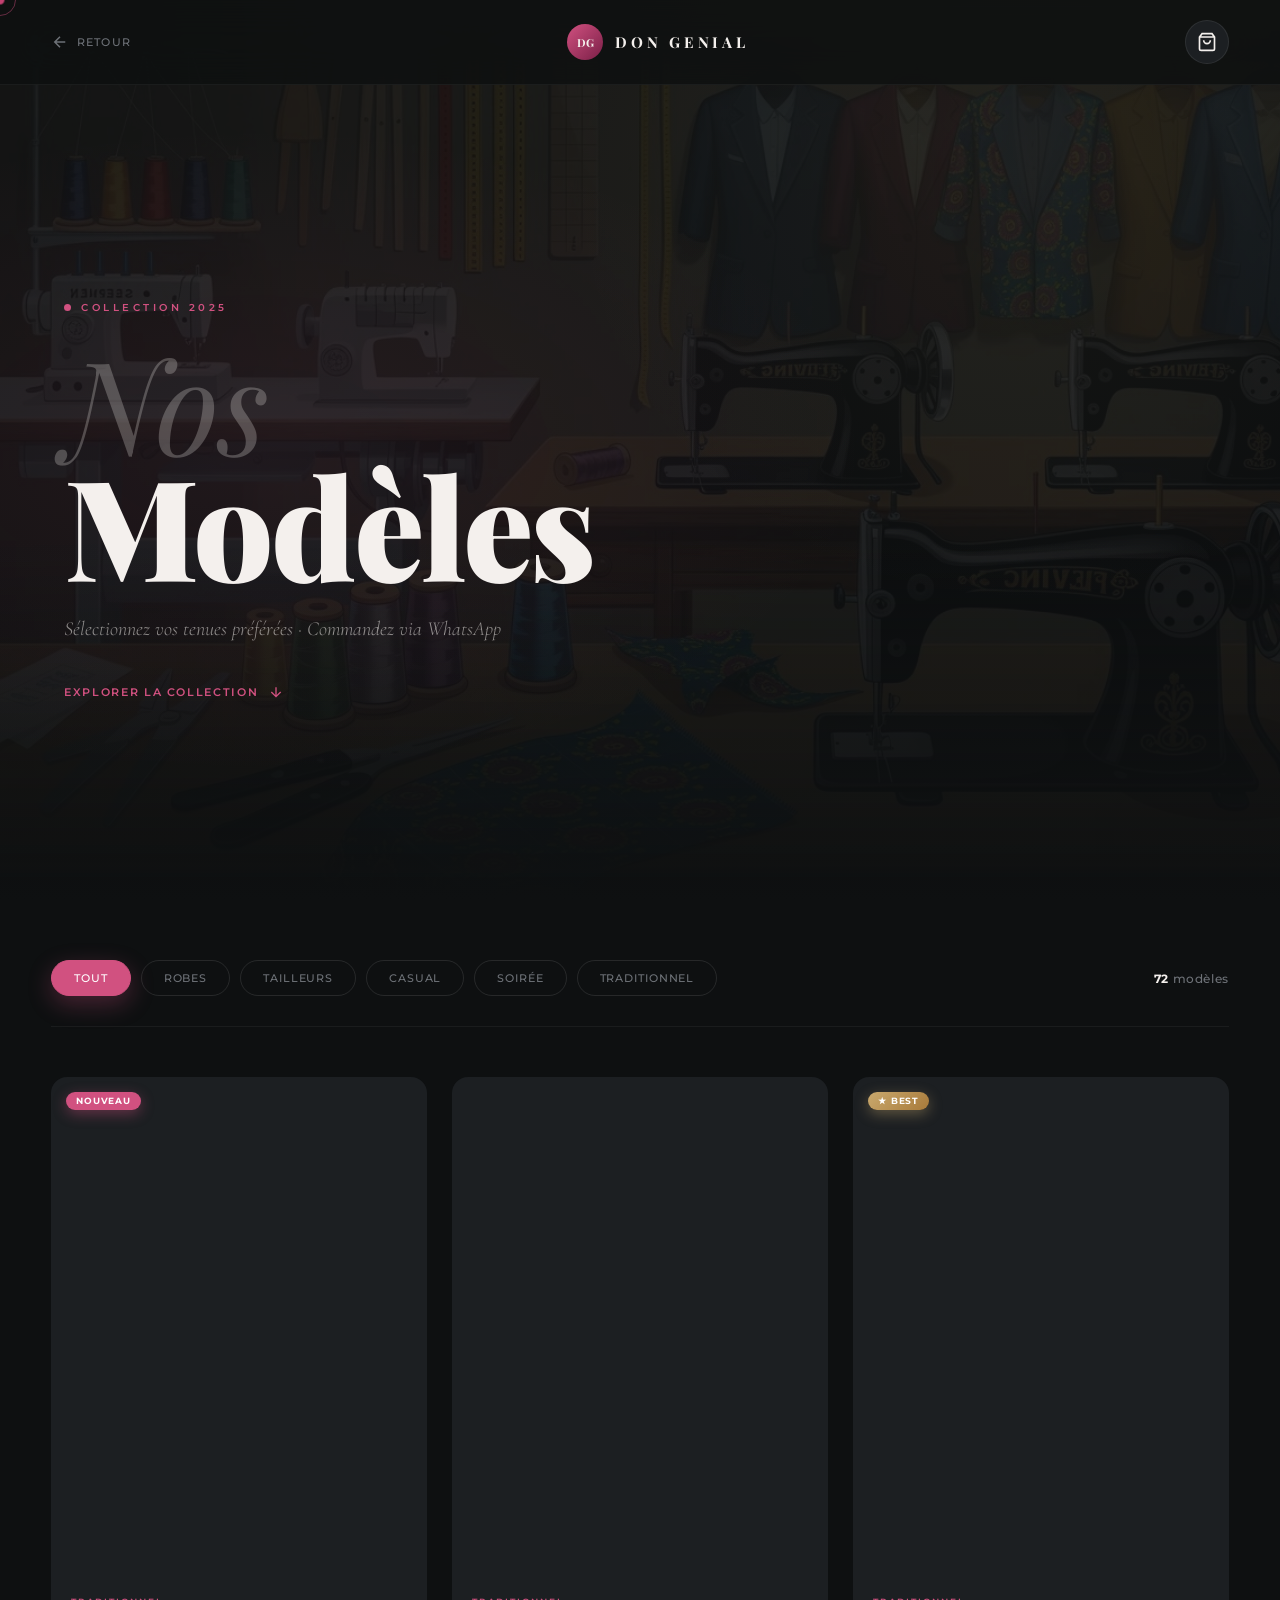
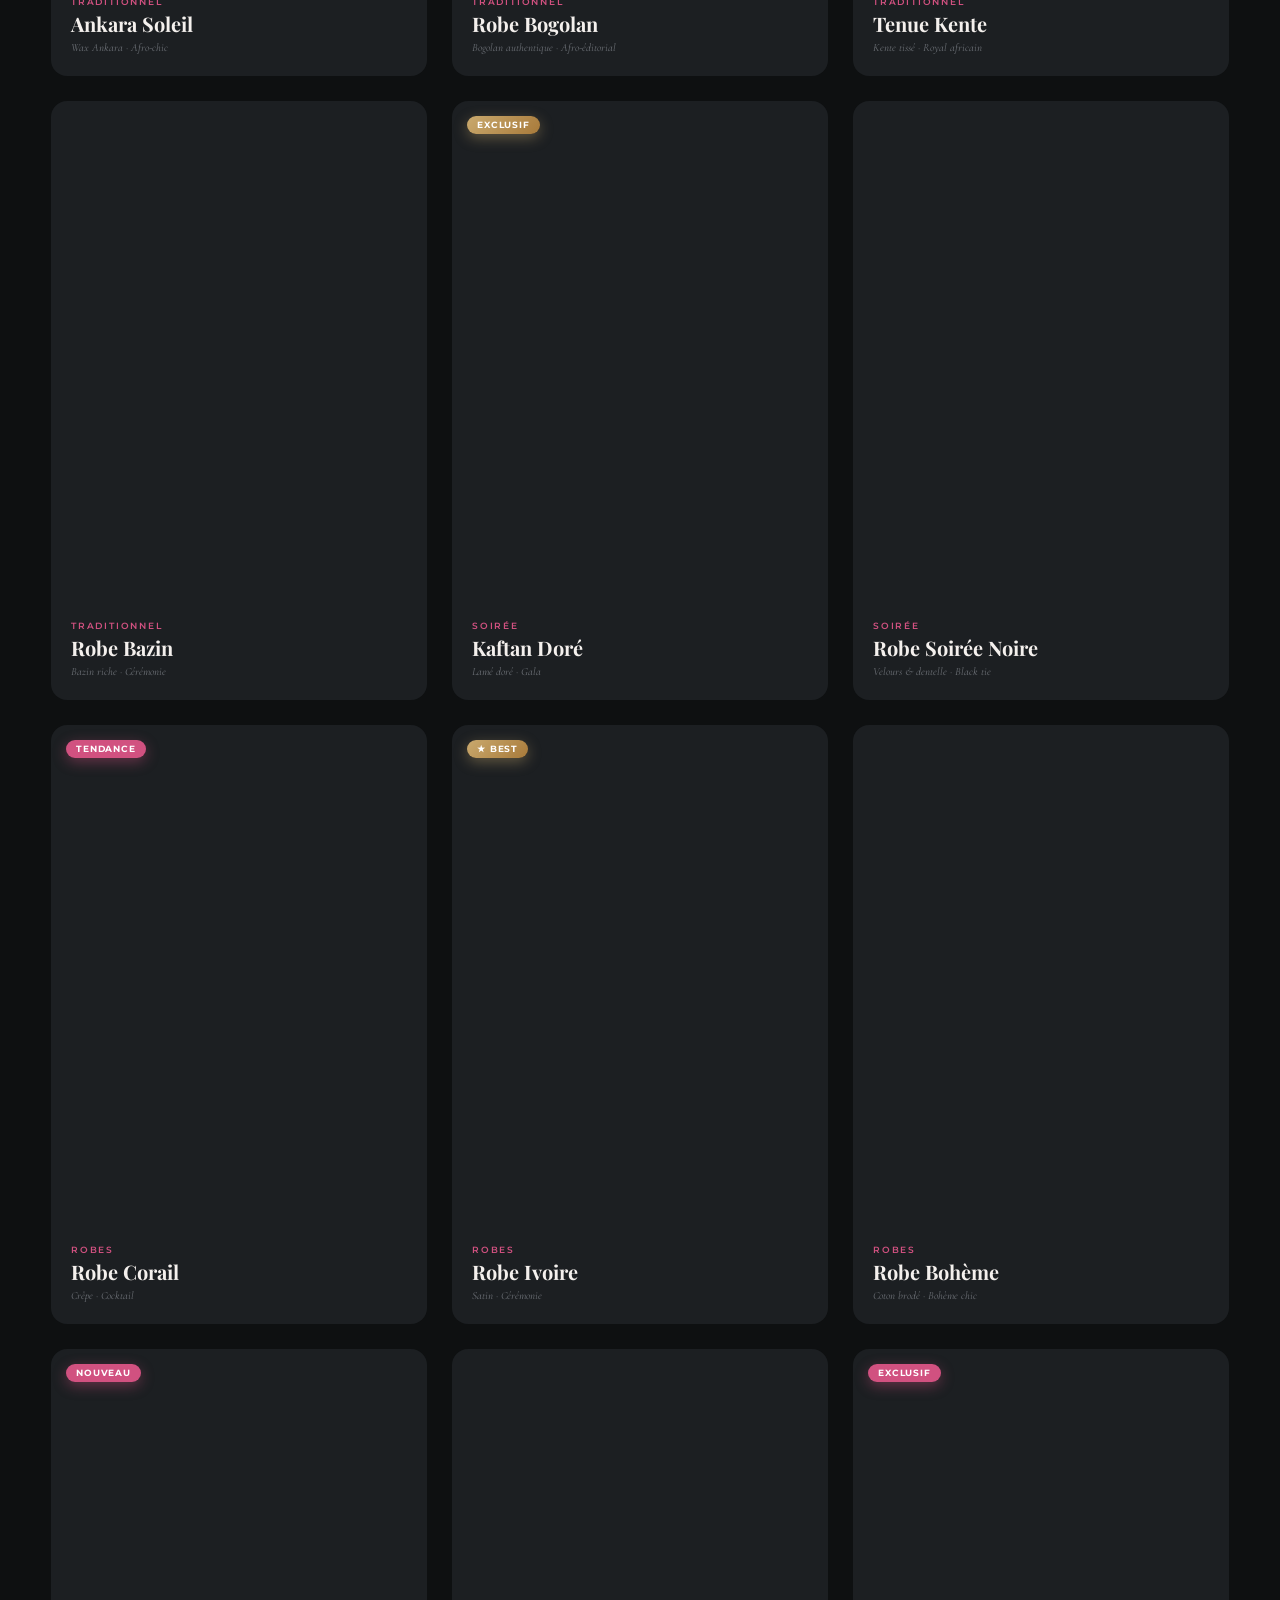
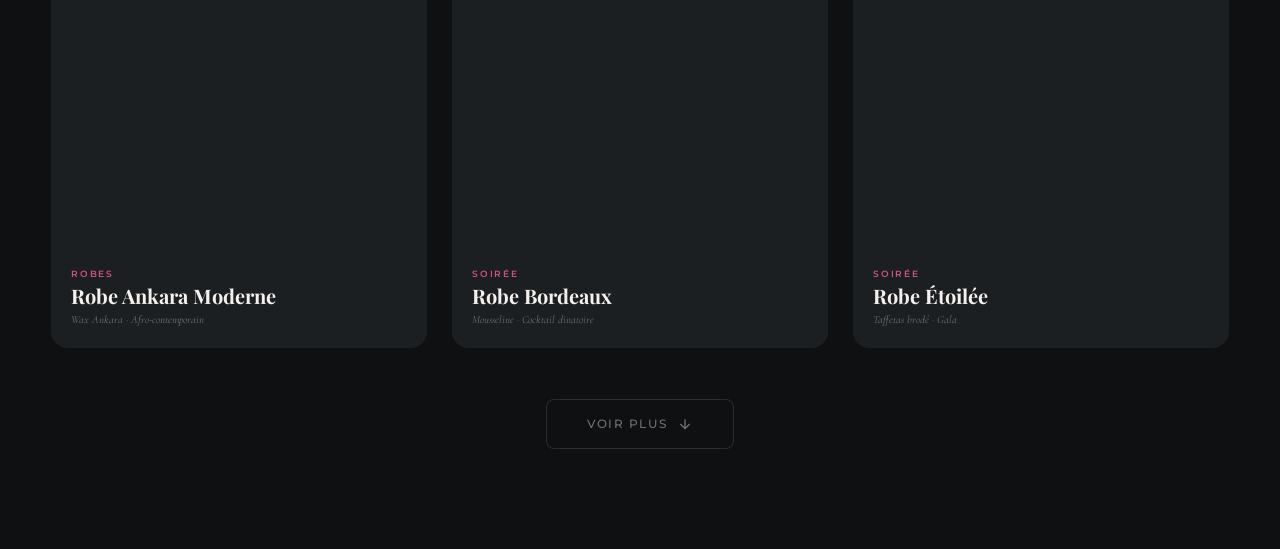
==== models.html @ b0fed1cd "first commit" ====
<!DOCTYPE html>
<html lang="fr">
<head>
  <meta charset="UTF-8"/>
  <meta name="viewport" content="width=device-width, initial-scale=1.0"/>
  <title>Modèles — The Beauty</title>
  <link rel="preconnect" href="https://fonts.googleapis.com">
  <link href="https://fonts.googleapis.com/css2?family=Playfair+Display:ital,wght@0,400;0,700;0,900;1,400&family=Montserrat:wght@200;300;400;500;600;700&family=Cormorant+Garamond:ital,wght@0,300;0,400;1,300&display=swap" rel="stylesheet">
  <link rel="stylesheet" href="css/models.css"/>
</head>
<body>

<!-- CURSOR -->
<div class="cursor" id="cursor"></div>
<div class="cursor-follower" id="cursorFollower"></div>

<!-- NAVBAR -->
<nav class="navbar" id="navbar">
  <a href="index.html" class="nav-back">
    <svg width="18" height="18" viewBox="0 0 24 24" fill="none" stroke="currentColor" stroke-width="2"><path d="M19 12H5M12 19l-7-7 7-7"/></svg>
    <span>Retour</span>
  </a>
  <div class="nav-logo">
    <div class="logo-circle"><span>DG</span></div>
    <span class="logo-text">DON GENIAL</span>
  </div>
  <button class="cart-btn" id="cartBtn">
    <svg width="20" height="20" viewBox="0 0 24 24" fill="none" stroke="currentColor" stroke-width="2"><path d="M6 2L3 6v14a2 2 0 002 2h14a2 2 0 002-2V6l-3-4zM3 6h18M16 10a4 4 0 01-8 0"/></svg>
    <span class="cart-count" id="cartCount">0</span>
  </button>
</nav>

<!-- HERO LOOKBOOK -->
<section class="lookbook-hero" style="">
  <div class="lh-bg">
    <div class="lh-grain"></div>
    <div class="lh-gradient"></div>
  </div>
  <div class="lh-content">
    <span class="lh-label">
      <span class="lh-dot"></span>
      COLLECTION 2025
    </span>
    <h1 class="lh-title">
      <span class="lh-t1">Nos</span>
      <span class="lh-t2">Modèles</span>
    </h1>
    <p class="lh-sub">Sélectionnez vos tenues préférées · Commandez via WhatsApp</p>
    <a href="#galerie" class="lh-scroll-cta">
      <span>Explorer la collection</span>
      <svg width="16" height="16" viewBox="0 0 24 24" fill="none" stroke="currentColor" stroke-width="2"><path d="M12 5v14M5 12l7 7 7-7"/></svg>
    </a>
  </div>
  <!-- Cinematic floating cards preview -->
  <div class="lh-floaters">
    <div class="lh-float lh-float--1" data-id="1"></div>
    <div class="lh-float lh-float--2" data-id="7"></div>
    <div class="lh-float lh-float--3" data-id="13"></div>
  </div>
</section>

<!-- FILTERS + GALLERY -->
<section class="galerie" id="galerie">
  <div class="galerie-header">
    <div class="filters" id="filters">
      <button class="filter-btn active" data-filter="all">Tout</button>
      <button class="filter-btn" data-filter="robe">Robes</button>
      <button class="filter-btn" data-filter="tailleur">Tailleurs</button>
      <button class="filter-btn" data-filter="casual">Casual</button>
      <button class="filter-btn" data-filter="soiree">Soirée</button>
      <button class="filter-btn" data-filter="traditionnel">Traditionnel</button>
    </div>
    <div class="galerie-count">
      <span id="visibleCount">42</span> modèles
    </div>
  </div>

  <div class="models-grid" id="modelsGrid">
    <!-- injected by JS -->
  </div>

  <div class="load-more-wrap">
    <button class="load-more-btn" id="loadMoreBtn">
      <span>Voir plus</span>
      <svg width="16" height="16" viewBox="0 0 24 24" fill="none" stroke="currentColor" stroke-width="2"><path d="M12 5v14M5 12l7 7 7-7"/></svg>
    </button>
  </div>
</section>

<!-- CART SIDEBAR -->
<div class="cart-overlay" id="cartOverlay"></div>
<aside class="cart-sidebar" id="cartSidebar">
  <div class="cart-header">
    <div>
      <h3 class="cart-title">Mon Panier</h3>
      <p class="cart-subtitle" id="cartSubtitle">0 modèle sélectionné</p>
    </div>
    <button class="cart-close-btn" id="cartClose">
      <svg width="20" height="20" viewBox="0 0 24 24" fill="none" stroke="currentColor" stroke-width="2"><path d="M18 6L6 18M6 6l12 12"/></svg>
    </button>
  </div>
  <div class="cart-items" id="cartItems">
    <div class="cart-empty" id="cartEmpty">
      <div class="cart-empty-icon">
        <svg width="40" height="40" viewBox="0 0 24 24" fill="none" stroke="currentColor" stroke-width="1.5"><path d="M6 2L3 6v14a2 2 0 002 2h14a2 2 0 002-2V6l-3-4zM3 6h18M16 10a4 4 0 01-8 0"/></svg>
      </div>
      <p>Votre panier est vide</p>
      <span>Ajoutez des modèles pour commander</span>
    </div>
  </div>
  <div class="cart-footer" id="cartFooter" style="display:none">
    <div class="cart-total">
      <span>Total sélectionné</span>
      <span id="cartTotalCount">0 modèles</span>
    </div>
    <button class="cart-order-btn" id="orderBtn">
      <svg width="20" height="20" viewBox="0 0 24 24" fill="none" stroke="currentColor" stroke-width="2"><path d="M22 16.92v3a2 2 0 01-2.18 2 19.79 19.79 0 01-8.63-3.07A19.5 19.5 0 013.07 9.82a19.79 19.79 0 01-3.07-8.67A2 2 0 012 1h3a2 2 0 012 1.72c.127.96.361 1.903.7 2.81a2 2 0 01-.45 2.11L6.09 8.91a16 16 0 006 6l1.27-1.27a2 2 0 012.11-.45c.907.339 1.85.573 2.81.7A2 2 0 0122 16.92z"/></svg>
      Commander via WhatsApp
    </button>
    <p class="cart-order-note">Vous serez redirigé(e) vers WhatsApp avec votre sélection</p>
  </div>
</aside>

<!-- MODEL LIGHTBOX -->
<div class="lightbox-overlay" id="lightboxOverlay">
  <button class="lb-close" id="lbClose">
    <svg width="24" height="24" viewBox="0 0 24 24" fill="none" stroke="currentColor" stroke-width="2"><path d="M18 6L6 18M6 6l12 12"/></svg>
  </button>
  <button class="lb-prev" id="lbPrev">
    <svg width="24" height="24" viewBox="0 0 24 24" fill="none" stroke="currentColor" stroke-width="2"><path d="M15 18l-6-6 6-6"/></svg>
  </button>
  <button class="lb-next" id="lbNext">
    <svg width="24" height="24" viewBox="0 0 24 24" fill="none" stroke="currentColor" stroke-width="2"><path d="M9 18l6-6-6-6"/></svg>
  </button>
  <div class="lb-content">
    <div class="lb-img-wrap">
      <div class="lb-img" id="lbImg"></div>
    </div>
    <div class="lb-info">
      <span class="lb-tag" id="lbTag"></span>
      <h2 class="lb-title" id="lbTitle"></h2>
      <p class="lb-desc" id="lbDesc"></p>
      <div class="lb-meta">
        <div class="lb-meta-item">
          <span class="lb-meta-label">Matière</span>
          <span class="lb-meta-val" id="lbMat"></span>
        </div>
        <div class="lb-meta-item">
          <span class="lb-meta-label">Style</span>
          <span class="lb-meta-val" id="lbStyle"></span>
        </div>
        <div class="lb-meta-item">
          <span class="lb-meta-label">Taille</span>
          <span class="lb-meta-val">S · M · L · XL</span>
        </div>
      </div>
      <button class="lb-add-btn" id="lbAddBtn">
        <svg width="18" height="18" viewBox="0 0 24 24" fill="none" stroke="currentColor" stroke-width="2"><path d="M12 5v14M5 12h14"/></svg>
        Ajouter au panier
      </button>
    </div>
  </div>
</div>

<!-- TOAST -->
<div class="toast" id="toast">
  <svg width="16" height="16" viewBox="0 0 24 24" fill="none" stroke="currentColor" stroke-width="2.5"><path d="M20 6L9 17l-5-5"/></svg>
  <span id="toastMsg">Modèle ajouté au panier</span>
</div>

<script src="js/models.js"></script>
</body>
</html>
---- css/models.css ----
/* ==============================
   THE BEAUTY — MODELS PAGE CSS
   Taste-Skill: Dark Luxury Editorial
   ============================== */

:root {
  --pink:      #D15180;
  --pink-lt:   #E9AFD5;
  --pink-dim:  rgba(209,81,128,0.12);
  --dark:      #0e1011;
  --dark-2:    #141618;
  --dark-3:    #1c1f22;
  --dark-4:    #242729;
  --white:     #f4f0ed;
  --white-dim: rgba(244,240,237,0.55);
  --grey:      #6e7278;
  --gold:      #c9a96e;
  --font-disp: 'Playfair Display', serif;
  --font-body: 'Montserrat', sans-serif;
  --font-acc:  'Cormorant Garamond', serif;
  --ease:      cubic-bezier(0.22, 1, 0.36, 1);
  --ease-back: cubic-bezier(0.34, 1.56, 0.64, 1);
}

*, *::before, *::after { margin:0; padding:0; box-sizing:border-box; text-decoration:none; }

html {
  font-size: 62.5%;
  scroll-behavior: smooth;
  overflow-x: hidden;
}
html::-webkit-scrollbar { width: 3px; }
html::-webkit-scrollbar-track { background: var(--dark); }
html::-webkit-scrollbar-thumb { background: var(--pink); border-radius: 10px; }

body {
  background: var(--dark);
  color: var(--white);
  font-family: var(--font-body);
  font-size: 1.6rem;
  cursor: none;
  overflow-x: hidden;
}

/* ======= CURSOR ======= */
.cursor {
  width: 9px; height: 9px;
  background: var(--pink);
  border-radius: 50%;
  position: fixed; top:0; left:0;
  pointer-events: none; z-index: 9999;
  transform: translate(-50%,-50%);
  transition: transform .1s, background .2s, width .2s, height .2s;
  mix-blend-mode: difference;
}
.cursor-follower {
  width: 32px; height: 32px;
  border: 1px solid rgba(209,81,128,.45);
  border-radius: 50%;
  position: fixed; top:0; left:0;
  pointer-events: none; z-index: 9998;
  transform: translate(-50%,-50%);
  transition: transform .18s var(--ease), width .25s, height .25s, border-color .2s;
}
.cursor.hover { width:14px; height:14px; background: rgba(209,81,128,.4); }
.cursor-follower.hover { width:52px; height:52px; border-color: rgba(209,81,128,.7); }

/* ======= NAVBAR ======= */
.navbar {
  position: fixed; top:0; left:0; right:0; z-index: 1000;
  display: flex; align-items: center; justify-content: space-between;
  padding: 2rem 4%;
  background: rgba(14,16,17,.82);
  backdrop-filter: blur(24px);
  border-bottom: 1px solid rgba(255,255,255,.05);
  transition: padding .3s var(--ease);
}
.navbar.scrolled { padding: 1.4rem 4%; }
.nav-back {
  display: flex; align-items: center; gap: .8rem;
  font-size: 1.1rem; font-weight: 500;
  letter-spacing: .1em; text-transform: uppercase;
  color: var(--grey);
  transition: color .25s, gap .25s;
}
.nav-back:hover { color: var(--white); gap: .4rem; }
.nav-logo { display: flex; align-items: center; gap: 1.2rem; }
.logo-circle {
  width: 3.6rem; height: 3.6rem;
  background: linear-gradient(135deg, var(--pink), #7a1f47);
  border-radius: 50%;
  display: flex; align-items: center; justify-content: center;
  font-family: var(--font-disp); font-size: 1.1rem; font-weight: 700;
}
.logo-text {
  font-family: var(--font-disp);
  font-size: 1.5rem; font-weight: 700; letter-spacing: .25em;
}
.cart-btn {
  position: relative;
  display: flex; align-items: center; justify-content: center;
  width: 4.4rem; height: 4.4rem;
  background: var(--dark-3);
  border: 1px solid rgba(255,255,255,.08);
  border-radius: 50%;
  color: var(--white); cursor: pointer;
  transition: all .3s var(--ease);
}
.cart-btn:hover { border-color: var(--pink); background: var(--pink-dim); }
.cart-count {
  position: absolute; top: -.4rem; right: -.4rem;
  width: 2rem; height: 2rem;
  background: var(--pink);
  border-radius: 50%;
  font-size: .9rem; font-weight: 700;
  display: flex; align-items: center; justify-content: center;
  transform: scale(0);
  transition: transform .3s var(--ease-back);
}
.cart-count.visible { transform: scale(1); }

/* ======= LOOKBOOK HERO ======= */
.lookbook-hero {
  min-height: 100vh;
  display: flex; align-items: center;
  position: relative; overflow: hidden;
  padding: 0 5%;
}
.lh-bg {
  position: absolute; inset: 0;
}
.lh-grain {
  position: absolute; inset: 0; z-index: 1; opacity: .09;
  /* background-image: url("data:image/svg+xml,%3Csvg viewBox='0 0 256 256' xmlns='http://www.w3.org/2000/svg'%3E%3Cfilter id='noise'%3E%3CfeTurbulence type='fractalNoise' baseFrequency='0.9' numOctaves='4' stitchTiles='stitch'/%3E%3C/filter%3E%3Crect width='100%25' height='100%25' filter='url(%23noise)' opacity='1'/%3E%3C/svg%3E"); */
  background-size: cover;
    background-image: url(../images/cover2.jpg);

}
.lh-gradient {
  position: absolute; inset: 0; z-index: 2;
  background:
    radial-gradient(ellipse 80% 60% at 20% 50%, rgba(209,81,128,.08) 0%, transparent 60%),
    radial-gradient(ellipse 60% 80% at 80% 20%, rgba(201,169,110,.05) 0%, transparent 60%),
    linear-gradient(to bottom, transparent 60%, var(--dark) 100%);
}
.lh-content {
  position: relative; z-index: 10;
  max-width: 65rem;
  padding-top: 10rem;
}
.lh-label {
  display: flex; align-items: center; gap: 1rem;
  font-size: 1rem; font-weight: 600; letter-spacing: .35em;
  color: var(--pink); text-transform: uppercase;
  margin-bottom: 3rem;
  animation: fadeUp .8s var(--ease) .2s both;
}
.lh-dot {
  width: 7px; height: 7px; background: var(--pink);
  border-radius: 50%;
  animation: blink 2.5s ease-in-out infinite;
}
@keyframes blink {
  0%,100% { box-shadow: 0 0 0 0 rgba(209,81,128,.6); }
  50%      { box-shadow: 0 0 0 7px rgba(209,81,128,0); }
}
.lh-title {
  font-family: var(--font-disp);
  line-height: .9;
  margin-bottom: 3rem;
}
.lh-t1 {
  display: block;
  font-size: clamp(6rem, 11vw, 13rem);
  font-weight: 300; font-style: italic;
  color: rgba(244,240,237,.25);
  animation: fadeUp .8s var(--ease) .35s both;
}
.lh-t2 {
  display: block;
  font-size: clamp(6.5rem, 12vw, 14rem);
  font-weight: 900;
  color: var(--white);
  animation: fadeUp .8s var(--ease) .5s both;
  letter-spacing: -.02em;
}
.lh-sub {
  font-family: var(--font-acc);
  font-size: clamp(1.6rem,2vw,2rem);
  font-weight: 300; font-style: italic;
  color: var(--white-dim);
  margin-bottom: 4rem;
  animation: fadeUp .8s var(--ease) .65s both;
}
.lh-scroll-cta {
  display: inline-flex; align-items: center; gap: 1rem;
  font-size: 1.1rem; font-weight: 600; letter-spacing: .15em;
  text-transform: uppercase; color: var(--pink);
  animation: fadeUp .8s var(--ease) .8s both;
  transition: gap .3s;
}
.lh-scroll-cta:hover { gap: 1.6rem; }
.lh-floaters {
  position: absolute; right: 5%; top: 50%;
  transform: translateY(-50%);
  display: flex; flex-direction: column;
  gap: 2rem; z-index: 10;
}
.lh-float {
  width: 16rem; height: 20rem;
  border-radius: 1.5rem;
  overflow: hidden;
  animation: floatCard 6s ease-in-out infinite;
}
.lh-float--2 { animation-delay: -2s; }
.lh-float--3 { animation-delay: -4s; }
@keyframes floatCard {
  0%,100% { transform: translateY(0); }
  50%      { transform: translateY(-12px); }
}
@keyframes fadeUp {
  from { opacity:0; transform: translateY(35px); }
  to   { opacity:1; transform: translateY(0); }
}

/* ======= GALERIE ======= */
.galerie { padding: 6rem 4% 10rem; }
.galerie-header {
  display: flex; align-items: center; justify-content: space-between;
  flex-wrap: wrap; gap: 2rem;
  margin-bottom: 5rem;
  padding-bottom: 3rem;
  border-bottom: 1px solid rgba(255,255,255,.05);
}
.filters { display: flex; gap: 1rem; flex-wrap: wrap; }
.filter-btn {
  padding: 1rem 2.2rem;
  background: transparent;
  border: 1px solid rgba(255,255,255,.1);
  border-radius: 10rem;
  font-family: var(--font-body);
  font-size: 1.1rem; font-weight: 500;
  letter-spacing: .08em; text-transform: uppercase;
  color: var(--grey); cursor: pointer;
  transition: all .3s var(--ease);
}
.filter-btn:hover { border-color: rgba(209,81,128,.5); color: var(--white); }
.filter-btn.active {
  background: var(--pink); border-color: var(--pink);
  color: #fff;
  box-shadow: 0 8px 25px rgba(209,81,128,.3);
}
.galerie-count {
  font-size: 1.2rem; color: var(--grey);
  font-weight: 500; letter-spacing: .05em;
}
.galerie-count span { color: var(--white); font-weight: 700; }

/* ======= MODELS GRID ======= */
.models-grid {
  display: grid;
  grid-template-columns: repeat(auto-fill, minmax(28rem, 1fr));
  gap: 2.5rem;
}

/* ======= MODEL CARD ======= */
.model-card {
  position: relative; overflow: hidden;
  border-radius: 1.6rem;
  background: var(--dark-3);
  cursor: pointer;
  transition: transform .45s var(--ease), box-shadow .45s var(--ease);
  animation: cardReveal .6s var(--ease) both;
}
.model-card:hover {
  transform: translateY(-8px) scale(1.01);
  box-shadow: 0 30px 70px rgba(0,0,0,.5), 0 0 0 1px rgba(209,81,128,.2);
}
@keyframes cardReveal {
  from { opacity:0; transform: translateY(30px) scale(.97); }
  to   { opacity:1; transform: translateY(0) scale(1); }
}
.mc-img {
  width: 100%;
  aspect-ratio: 3/4;
  background-size: cover; background-position: center top;
  transition: transform .7s var(--ease);
  position: relative;
}
.model-card:hover .mc-img { transform: scale(1.06); }

/* Gradient placeholder images using CSS art */
.mc-img-placeholder {
  width: 100%; height: 100%;
  display: flex; align-items: flex-end; padding: 2rem;
  position: relative; overflow: hidden;
}
.mc-img-placeholder::before {
  content: attr(data-num);
  position: absolute; top: 50%; left: 50%;
  transform: translate(-50%,-60%);
  font-family: var(--font-disp);
  font-size: 8rem; font-weight: 900;
  color: rgba(255,255,255,.05);
  letter-spacing: -.05em;
}
.mc-img-placeholder::after {
  content: '';
  position: absolute; inset: 0;
  background: url("data:image/svg+xml,%3Csvg xmlns='http://www.w3.org/2000/svg' width='60' height='60'%3E%3Ccircle cx='30' cy='30' r='28' fill='none' stroke='rgba(255,255,255,.03)' stroke-width='1'/%3E%3C/svg%3E") center/60px,
    repeating-linear-gradient(45deg, rgba(255,255,255,.015) 0, rgba(255,255,255,.015) 1px, transparent 1px, transparent 20px);
}
/* Unique gradient per card variant */
.mc-v1  { background: linear-gradient(155deg, #1a0d1a 0%, #3d1130 45%, #d15180 100%); }
.mc-v2  { background: linear-gradient(155deg, #0d1a1a 0%, #113d35 45%, #2dd4bf 100%); }
.mc-v3  { background: linear-gradient(155deg, #1a130d 0%, #3d2611 45%, #c9a96e 100%); }
.mc-v4  { background: linear-gradient(155deg, #0d0d1a 0%, #111130 45%, #6366f1 100%); }
.mc-v5  { background: linear-gradient(155deg, #1a1a0d 0%, #35380e 45%, #bef264 100%); }
.mc-v6  { background: linear-gradient(155deg, #1a0d14 0%, #380e22 45%, #f472b6 100%); }

.mc-overlay {
  position: absolute; inset: 0;
  background: linear-gradient(to top, rgba(14,16,17,.95) 0%, rgba(14,16,17,.4) 40%, transparent 70%);
  opacity: 0;
  transition: opacity .4s var(--ease);
}
.model-card:hover .mc-overlay { opacity: 1; }

.mc-actions {
  position: absolute; bottom: 2rem; left: 0; right: 0;
  display: flex; gap: 1rem; padding: 0 2rem;
  transform: translateY(10px);
  opacity: 0;
  transition: all .35s var(--ease);
}
.model-card:hover .mc-actions { transform: translateY(0); opacity: 1; }

.mc-add-btn {
  flex: 1;
  padding: 1.2rem;
  background: var(--pink);
  border: none; border-radius: .8rem;
  font-family: var(--font-body);
  font-size: 1.1rem; font-weight: 600;
  letter-spacing: .08em; text-transform: uppercase;
  color: #fff; cursor: pointer;
  transition: background .25s, box-shadow .25s;
  display: flex; align-items: center; justify-content: center; gap: .6rem;
}
.mc-add-btn:hover { background: #b73d6a; box-shadow: 0 10px 30px rgba(209,81,128,.4); }
.mc-add-btn.added { background: #2dd4bf; }

.mc-view-btn {
  width: 4.4rem; height: 4.4rem;
  background: rgba(255,255,255,.1);
  border: 1px solid rgba(255,255,255,.15);
  border-radius: .8rem;
  color: var(--white); cursor: pointer;
  display: flex; align-items: center; justify-content: center;
  transition: all .25s;
  flex-shrink: 0;
}
.mc-view-btn:hover { background: rgba(255,255,255,.2); border-color: rgba(255,255,255,.3); }

.mc-info {
  padding: 1.8rem 2rem 2.2rem;
  position: relative; z-index: 2;
}
.mc-tag {
  font-size: .9rem; font-weight: 600;
  letter-spacing: .2em; text-transform: uppercase;
  color: var(--pink);
  margin-bottom: .5rem; display: block;
}
.mc-name {
  font-family: var(--font-disp);
  font-size: 2rem; font-weight: 700;
  color: var(--white);
  line-height: 1.2;
  margin-bottom: .5rem;
}
.mc-meta {
  font-size: 1.1rem; color: var(--grey);
  font-style: italic;
  font-family: var(--font-acc);
}
.mc-badge {
  position: absolute; top: 1.5rem; left: 1.5rem; z-index: 10;
  padding: .4rem 1rem;
  background: var(--pink);
  border-radius: 10rem;
  font-size: .85rem; font-weight: 700;
  letter-spacing: .1em; text-transform: uppercase;
  color: #fff;
  box-shadow: 0 4px 14px rgba(209,81,128,.4);
}
.mc-badge-gold {
  background: linear-gradient(135deg, var(--gold), #a87a3a);
  box-shadow: 0 4px 14px rgba(201,169,110,.4);
}
.mc-check {
  position: absolute; top: 1.5rem; right: 1.5rem; z-index: 10;
  width: 3rem; height: 3rem;
  background: var(--pink);
  border-radius: 50%;
  display: flex; align-items: center; justify-content: center;
  transform: scale(0);
  transition: transform .35s var(--ease-back);
}
.mc-check.visible { transform: scale(1); }

/* ======= LOAD MORE ======= */
.load-more-wrap {
  display: flex; justify-content: center;
  margin-top: 5rem;
}
.load-more-btn {
  display: flex; align-items: center; gap: 1rem;
  padding: 1.6rem 4rem;
  background: transparent;
  border: 1px solid rgba(255,255,255,.12);
  border-radius: .8rem;
  font-family: var(--font-body);
  font-size: 1.2rem; font-weight: 500;
  letter-spacing: .12em; text-transform: uppercase;
  color: var(--grey); cursor: pointer;
  transition: all .3s var(--ease);
}
.load-more-btn:hover { border-color: var(--pink); color: var(--white); }

/* ======= CART SIDEBAR ======= */
.cart-overlay {
  position: fixed; inset: 0; z-index: 1100;
  background: rgba(14,16,17,.6);
  backdrop-filter: blur(4px);
  opacity: 0; visibility: hidden;
  transition: all .35s var(--ease);
}
.cart-overlay.open { opacity: 1; visibility: visible; }
.cart-sidebar {
  position: fixed; top: 0; right: 0; bottom: 0;
  width: min(42rem, 90vw); z-index: 1200;
  background: var(--dark-2);
  border-left: 1px solid rgba(255,255,255,.06);
  display: flex; flex-direction: column;
  transform: translateX(100%);
  transition: transform .45s var(--ease);
  overflow: hidden;
}
.cart-sidebar.open { transform: translateX(0); }
.cart-header {
  display: flex; align-items: flex-start; justify-content: space-between;
  padding: 3rem;
  border-bottom: 1px solid rgba(255,255,255,.06);
}
.cart-title {
  font-family: var(--font-disp);
  font-size: 2.4rem; font-weight: 700; margin-bottom: .4rem;
}
.cart-subtitle { font-size: 1.2rem; color: var(--grey); }
.cart-close-btn {
  width: 4rem; height: 4rem;
  background: var(--dark-3); border: 1px solid rgba(255,255,255,.07);
  border-radius: 50%; color: var(--grey);
  cursor: pointer; display: flex; align-items: center; justify-content: center;
  transition: all .25s; flex-shrink: 0;
}
.cart-close-btn:hover { border-color: var(--pink); color: var(--white); }
.cart-items { flex: 1; overflow-y: auto; padding: 2rem 3rem; }
.cart-items::-webkit-scrollbar { width: 3px; }
.cart-items::-webkit-scrollbar-thumb { background: rgba(209,81,128,.3); border-radius: 10px; }
.cart-empty {
  display: flex; flex-direction: column; align-items: center;
  justify-content: center; min-height: 25rem;
  text-align: center; gap: 1.2rem;
}
.cart-empty-icon { color: var(--dark-4); }
.cart-empty p { font-size: 1.6rem; font-weight: 600; color: var(--grey); }
.cart-empty span { font-size: 1.2rem; color: rgba(110,114,120,.6); }

/* Cart item */
.cart-item {
  display: flex; align-items: center; gap: 1.5rem;
  padding: 1.4rem 0;
  border-bottom: 1px solid rgba(255,255,255,.04);
  animation: slideIn .4s var(--ease) both;
}
@keyframes slideIn {
  from { opacity:0; transform: translateX(20px); }
  to   { opacity:1; transform: translateX(0); }
}
.ci-img {
  width: 6rem; height: 7.5rem;
  border-radius: .8rem;
  background-size: cover; background-position: center;
  flex-shrink: 0;
}
.ci-info { flex: 1; min-width: 0; }
.ci-tag { font-size: .9rem; color: var(--pink); font-weight: 600; letter-spacing: .1em; text-transform: uppercase; }
.ci-name { font-family: var(--font-disp); font-size: 1.5rem; font-weight: 700; white-space: nowrap; overflow: hidden; text-overflow: ellipsis; }
.ci-meta { font-size: 1.1rem; color: var(--grey); font-style: italic; font-family: var(--font-acc); }
.ci-remove {
  width: 3.2rem; height: 3.2rem;
  background: var(--dark-3); border: none; border-radius: 50%;
  color: var(--grey); cursor: pointer;
  display: flex; align-items: center; justify-content: center;
  transition: all .25s; flex-shrink: 0;
}
.ci-remove:hover { background: rgba(209,81,128,.15); color: var(--pink); }

/* Cart footer */
.cart-footer {
  padding: 2.5rem 3rem;
  border-top: 1px solid rgba(255,255,255,.06);
  background: var(--dark-2);
}
.cart-total {
  display: flex; align-items: center; justify-content: space-between;
  margin-bottom: 2rem;
  font-size: 1.2rem;
}
.cart-total span:first-child { color: var(--grey); }
.cart-total span:last-child { font-weight: 700; font-size: 1.4rem; color: var(--white); }
.cart-order-btn {
  width: 100%;
  display: flex; align-items: center; justify-content: center; gap: 1.2rem;
  padding: 1.8rem;
  background: #25D366;
  border: none; border-radius: .8rem;
  font-family: var(--font-body);
  font-size: 1.3rem; font-weight: 700;
  letter-spacing: .08em; text-transform: uppercase;
  color: #fff; cursor: pointer;
  transition: all .3s var(--ease);
  margin-bottom: 1.2rem;
}
.cart-order-btn:hover {
  background: #20bd5a;
  box-shadow: 0 15px 40px rgba(37,211,102,.3);
  transform: translateY(-2px);
}
.cart-order-note {
  text-align: center;
  font-size: 1rem; color: var(--grey);
}

/* ======= LIGHTBOX ======= */
.lightbox-overlay {
  position: fixed; inset: 0; z-index: 2000;
  background: rgba(10,12,13,.96);
  backdrop-filter: blur(20px);
  display: flex; align-items: center; justify-content: center;
  opacity: 0; visibility: hidden;
  transition: all .4s var(--ease);
  padding: 2rem;
}
.lightbox-overlay.open { opacity: 1; visibility: visible; }
.lb-close {
  position: absolute; top: 2rem; right: 2rem;
  width: 4.5rem; height: 4.5rem;
  background: rgba(255,255,255,.06);
  border: 1px solid rgba(255,255,255,.1);
  border-radius: 50%; color: var(--grey);
  cursor: pointer; display: flex; align-items: center; justify-content: center;
  transition: all .25s;
}
.lb-close:hover { border-color: var(--pink); color: var(--white); }
.lb-prev, .lb-next {
  position: absolute; top: 50%; transform: translateY(-50%);
  width: 5rem; height: 5rem;
  background: rgba(255,255,255,.05);
  border: 1px solid rgba(255,255,255,.1);
  border-radius: 50%; color: var(--white);
  cursor: pointer; display: flex; align-items: center; justify-content: center;
  transition: all .25s;
}
.lb-prev { left: 2rem; }
.lb-next { right: 2rem; }
.lb-prev:hover, .lb-next:hover { background: var(--pink-dim); border-color: var(--pink); }
.lb-content {
  display: grid;
  grid-template-columns: 1fr 1fr;
  gap: 4rem;
  max-width: 100rem; width: 100%;
  max-height: 90vh;
  align-items: start;
}
.lb-img-wrap {
  position: relative;
  border-radius: 1.6rem; overflow: hidden;
}
.lb-img {
  width: 100%;
  aspect-ratio: 3/4;
  background-size: cover; background-position: center top;
  transform: scale(.95);
  transition: transform .5s var(--ease);
}
.lightbox-overlay.open .lb-img { transform: scale(1); }
.lb-info { padding-top: 2rem; }
.lb-tag {
  display: inline-block;
  font-size: .9rem; font-weight: 600; letter-spacing: .2em; text-transform: uppercase;
  color: var(--pink); margin-bottom: 1.2rem;
}
.lb-title {
  font-family: var(--font-disp);
  font-size: clamp(2.8rem, 4vw, 4rem);
  font-weight: 700; line-height: 1.15;
  margin-bottom: 1.5rem;
}
.lb-desc {
  font-family: var(--font-acc);
  font-size: 1.6rem; font-weight: 300; font-style: italic;
  color: var(--white-dim); line-height: 1.7;
  margin-bottom: 3rem;
}
.lb-meta {
  display: flex; flex-direction: column; gap: 1.2rem;
  margin-bottom: 3.5rem;
  padding: 2.5rem;
  background: var(--dark-3);
  border-radius: 1.2rem;
  border: 1px solid rgba(255,255,255,.05);
}
.lb-meta-item { display: flex; justify-content: space-between; align-items: center; }
.lb-meta-label { font-size: 1rem; color: var(--grey); letter-spacing: .1em; text-transform: uppercase; font-weight: 600; }
.lb-meta-val { font-size: 1.3rem; color: var(--white); font-weight: 500; }
.lb-add-btn {
  width: 100%;
  display: flex; align-items: center; justify-content: center; gap: 1rem;
  padding: 1.8rem;
  background: var(--pink);
  border: none; border-radius: .8rem;
  font-family: var(--font-body);
  font-size: 1.3rem; font-weight: 700;
  letter-spacing: .1em; text-transform: uppercase;
  color: #fff; cursor: pointer;
  transition: all .3s var(--ease);
}
.lb-add-btn:hover { background: #b73d6a; box-shadow: 0 15px 40px rgba(209,81,128,.4); transform: translateY(-2px); }
.lb-add-btn.added { background: #2dd4bf; }

/* ======= TOAST ======= */
.toast {
  position: fixed; bottom: 3rem; left: 50%; transform: translateX(-50%) translateY(10px);
  background: var(--dark-3);
  border: 1px solid rgba(255,255,255,.1);
  border-radius: 10rem;
  padding: 1.2rem 2.4rem;
  display: flex; align-items: center; gap: 1rem;
  font-size: 1.2rem; font-weight: 500; color: var(--white);
  box-shadow: 0 20px 50px rgba(0,0,0,.5);
  opacity: 0; transition: all .4s var(--ease);
  pointer-events: none; white-space: nowrap;
  z-index: 3000;
}
.toast.show { opacity: 1; transform: translateX(-50%) translateY(0); }
.toast svg { color: #2dd4bf; flex-shrink: 0; }

/* ======= RESPONSIVE ======= */
@media (max-width: 1024px) {
  .lh-floaters { display: none; }
  .lb-content { grid-template-columns: 1fr; max-height: none; overflow-y: auto; }
  .lb-img { aspect-ratio: 4/3; }
  body { cursor: auto; }
  .cursor, .cursor-follower { display: none; }
}
@media (max-width: 768px) {
  html { font-size: 55%; }
  .models-grid { grid-template-columns: repeat(2, 1fr); gap: 1.5rem; }
  .galerie-header { flex-direction: column; align-items: flex-start; }
  .cart-sidebar { width: 100%; }
  .lb-prev { left: .5rem; }
  .lb-next { right: .5rem; }
}
@media (max-width: 480px) {
  html { font-size: 50%; }
  .models-grid { grid-template-columns: 1fr; }
}
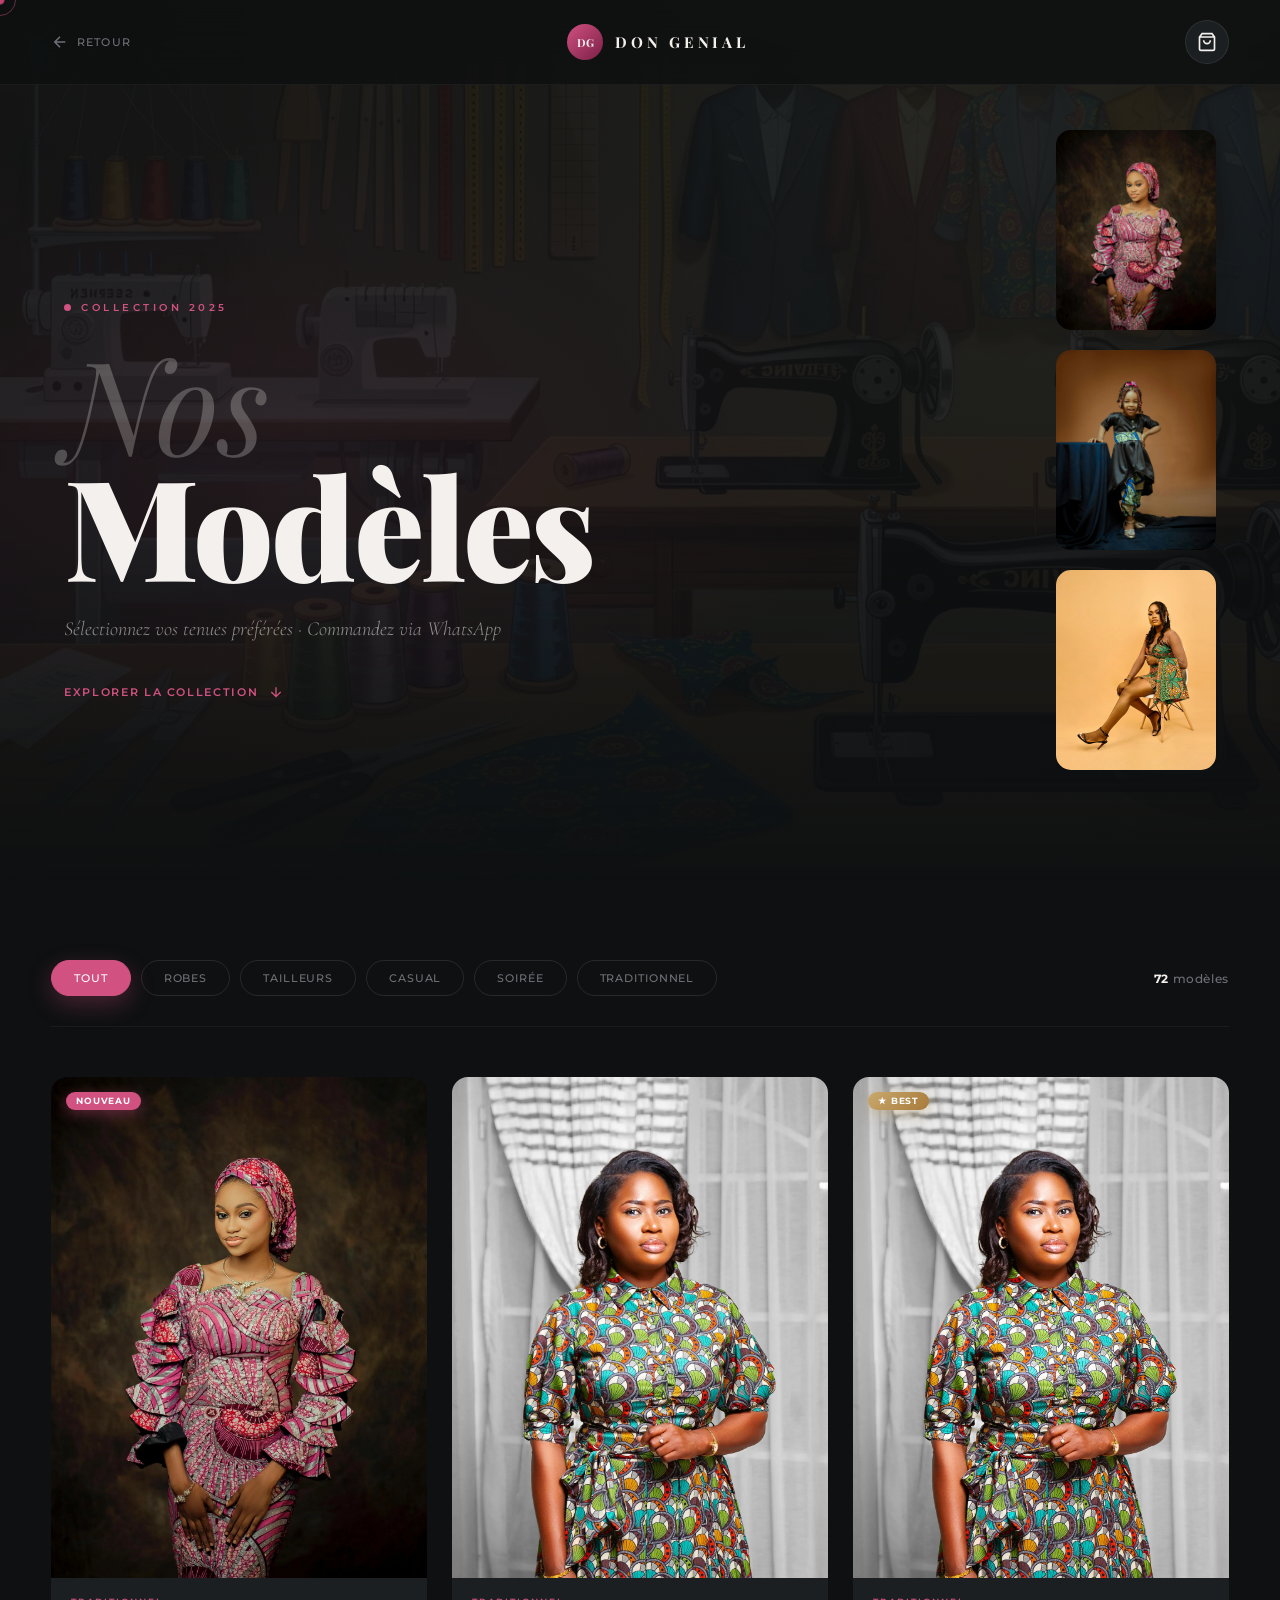
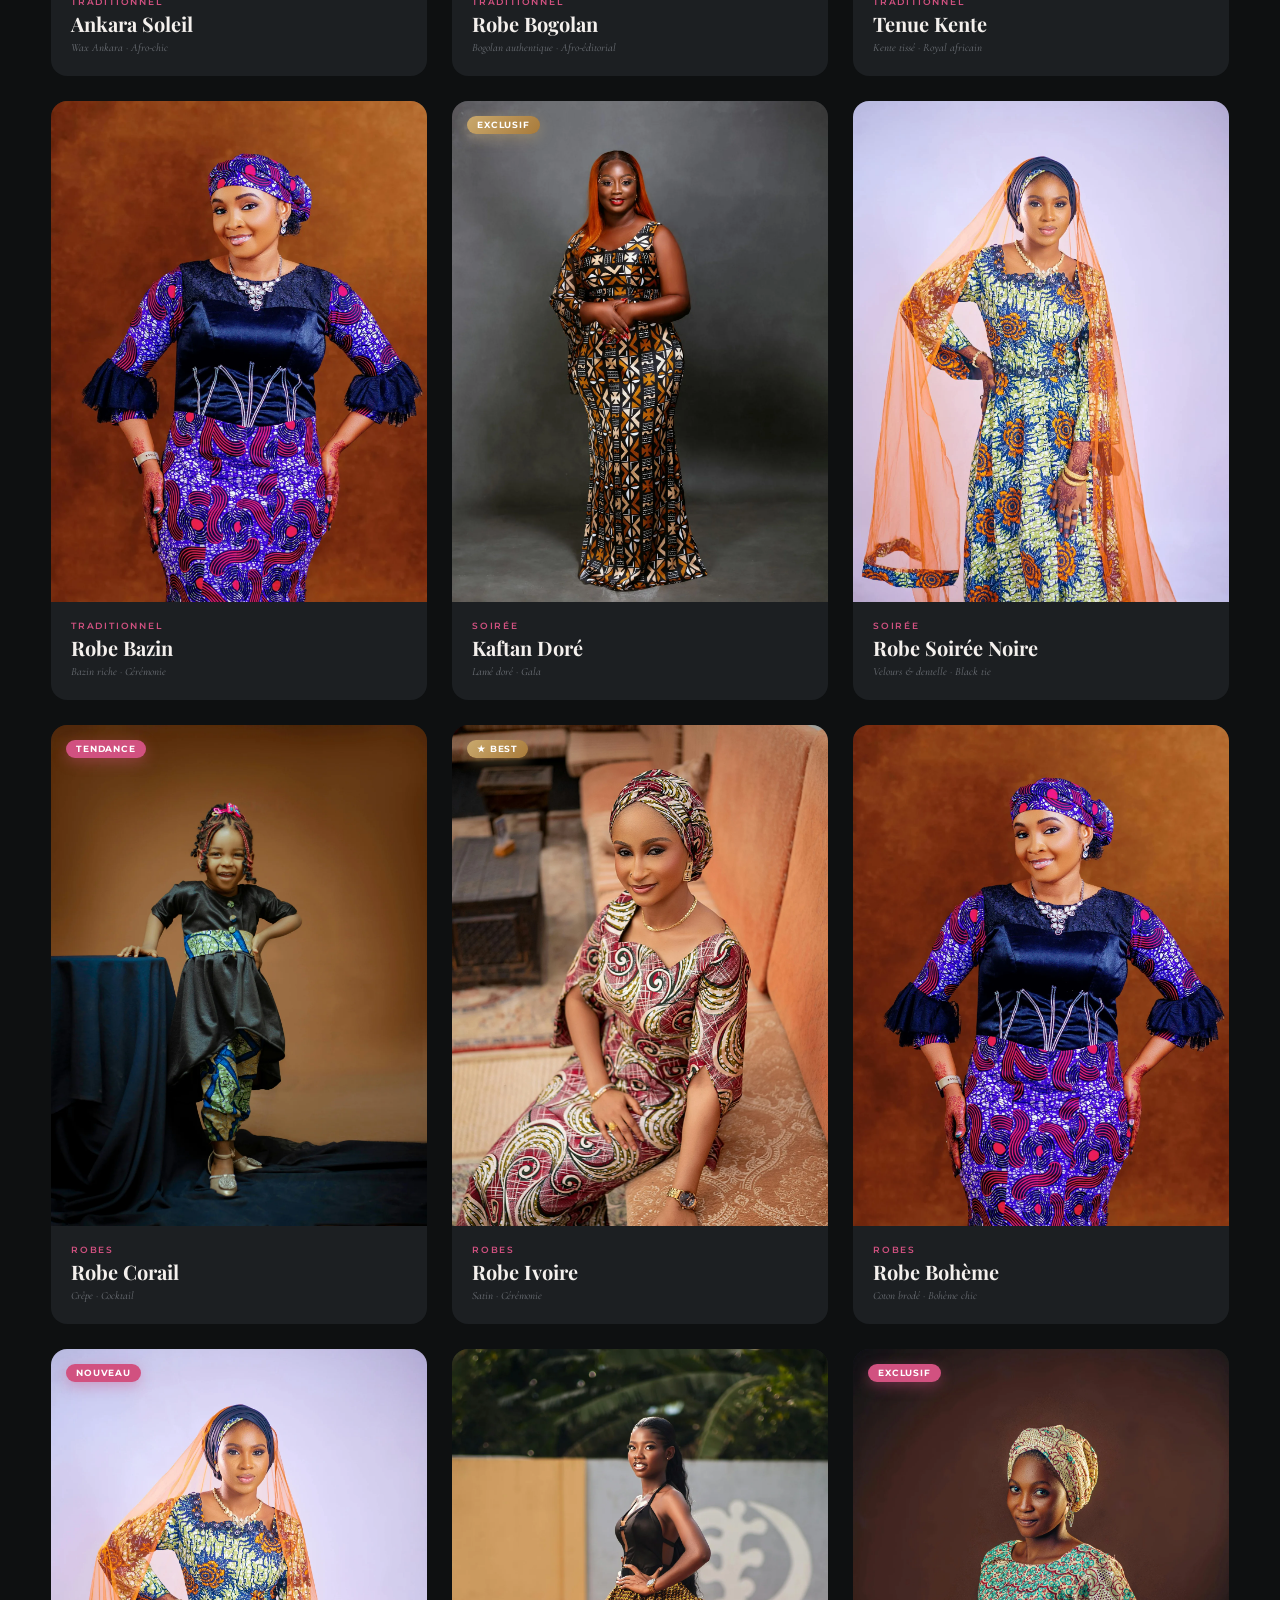
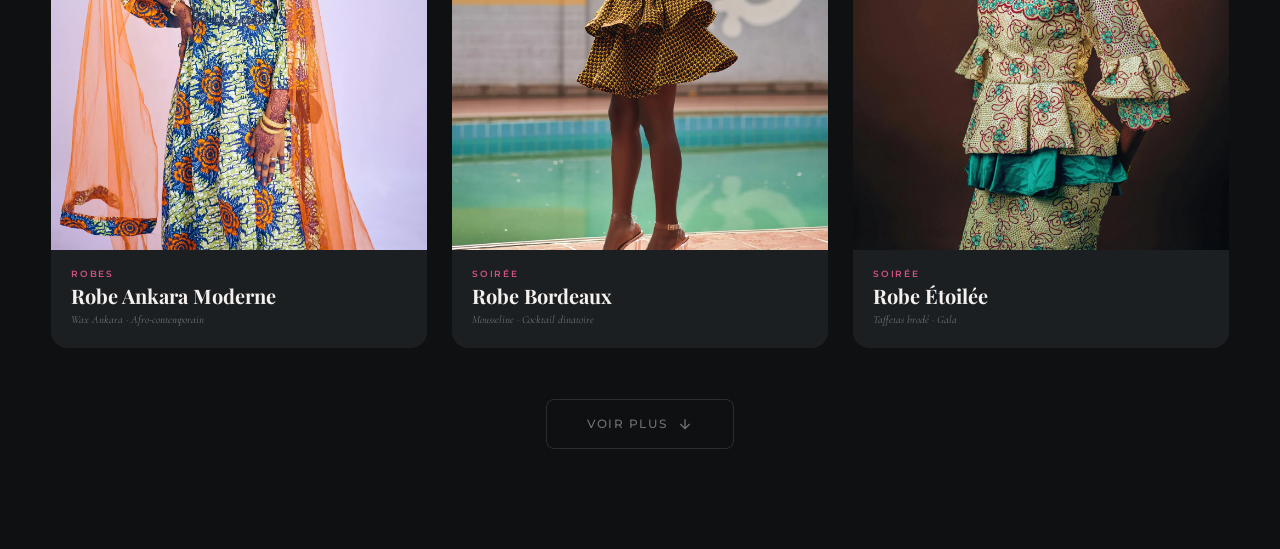
==== commit d043c272: "portfolio clean" ====
--- a/models.html
+++ b/models.html
@@ -3,7 +3,7 @@
 <head>
   <meta charset="UTF-8"/>
   <meta name="viewport" content="width=device-width, initial-scale=1.0"/>
-  <title>Modèles — The Beauty</title>
+  <title>Modèles — Don Génial</title>
   <link rel="preconnect" href="https://fonts.googleapis.com">
   <link href="https://fonts.googleapis.com/css2?family=Playfair+Display:ital,wght@0,400;0,700;0,900;1,400&family=Montserrat:wght@200;300;400;500;600;700&family=Cormorant+Garamond:ital,wght@0,300;0,400;1,300&display=swap" rel="stylesheet">
   <link rel="stylesheet" href="css/models.css"/>
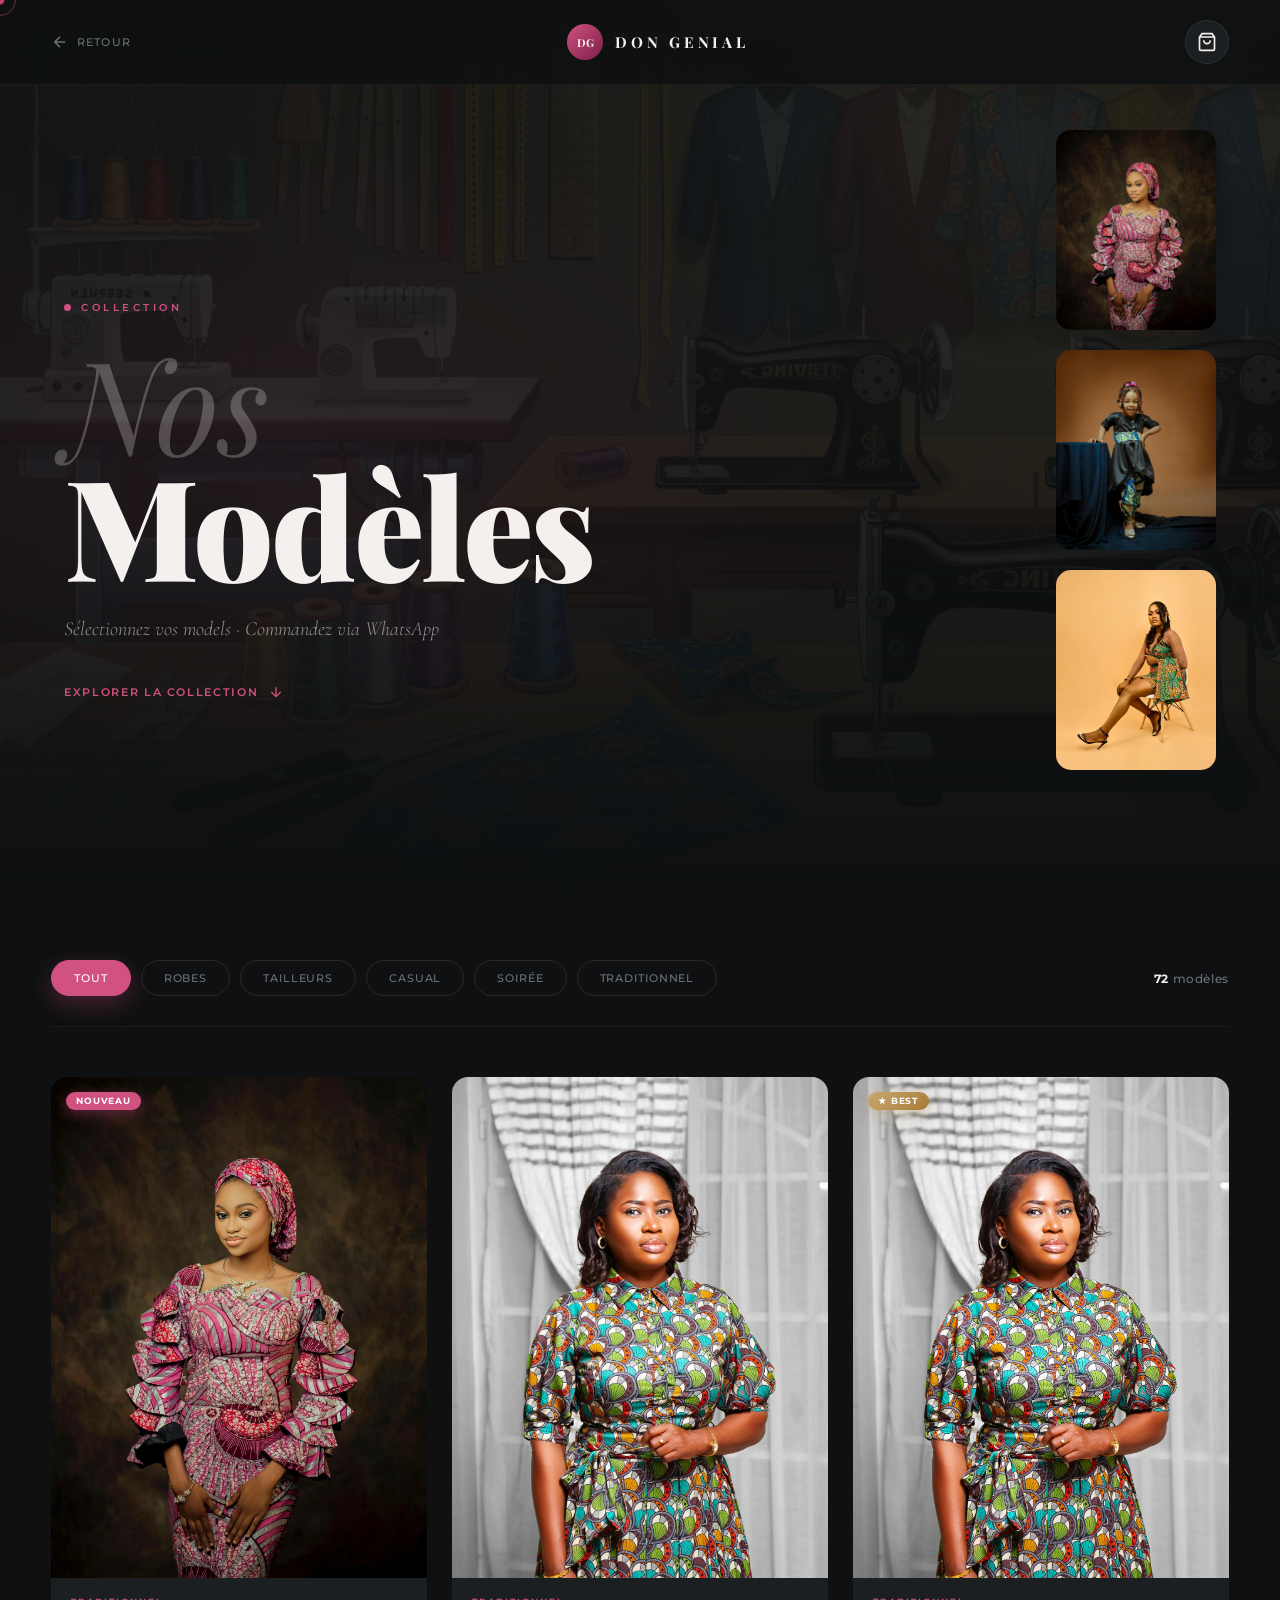
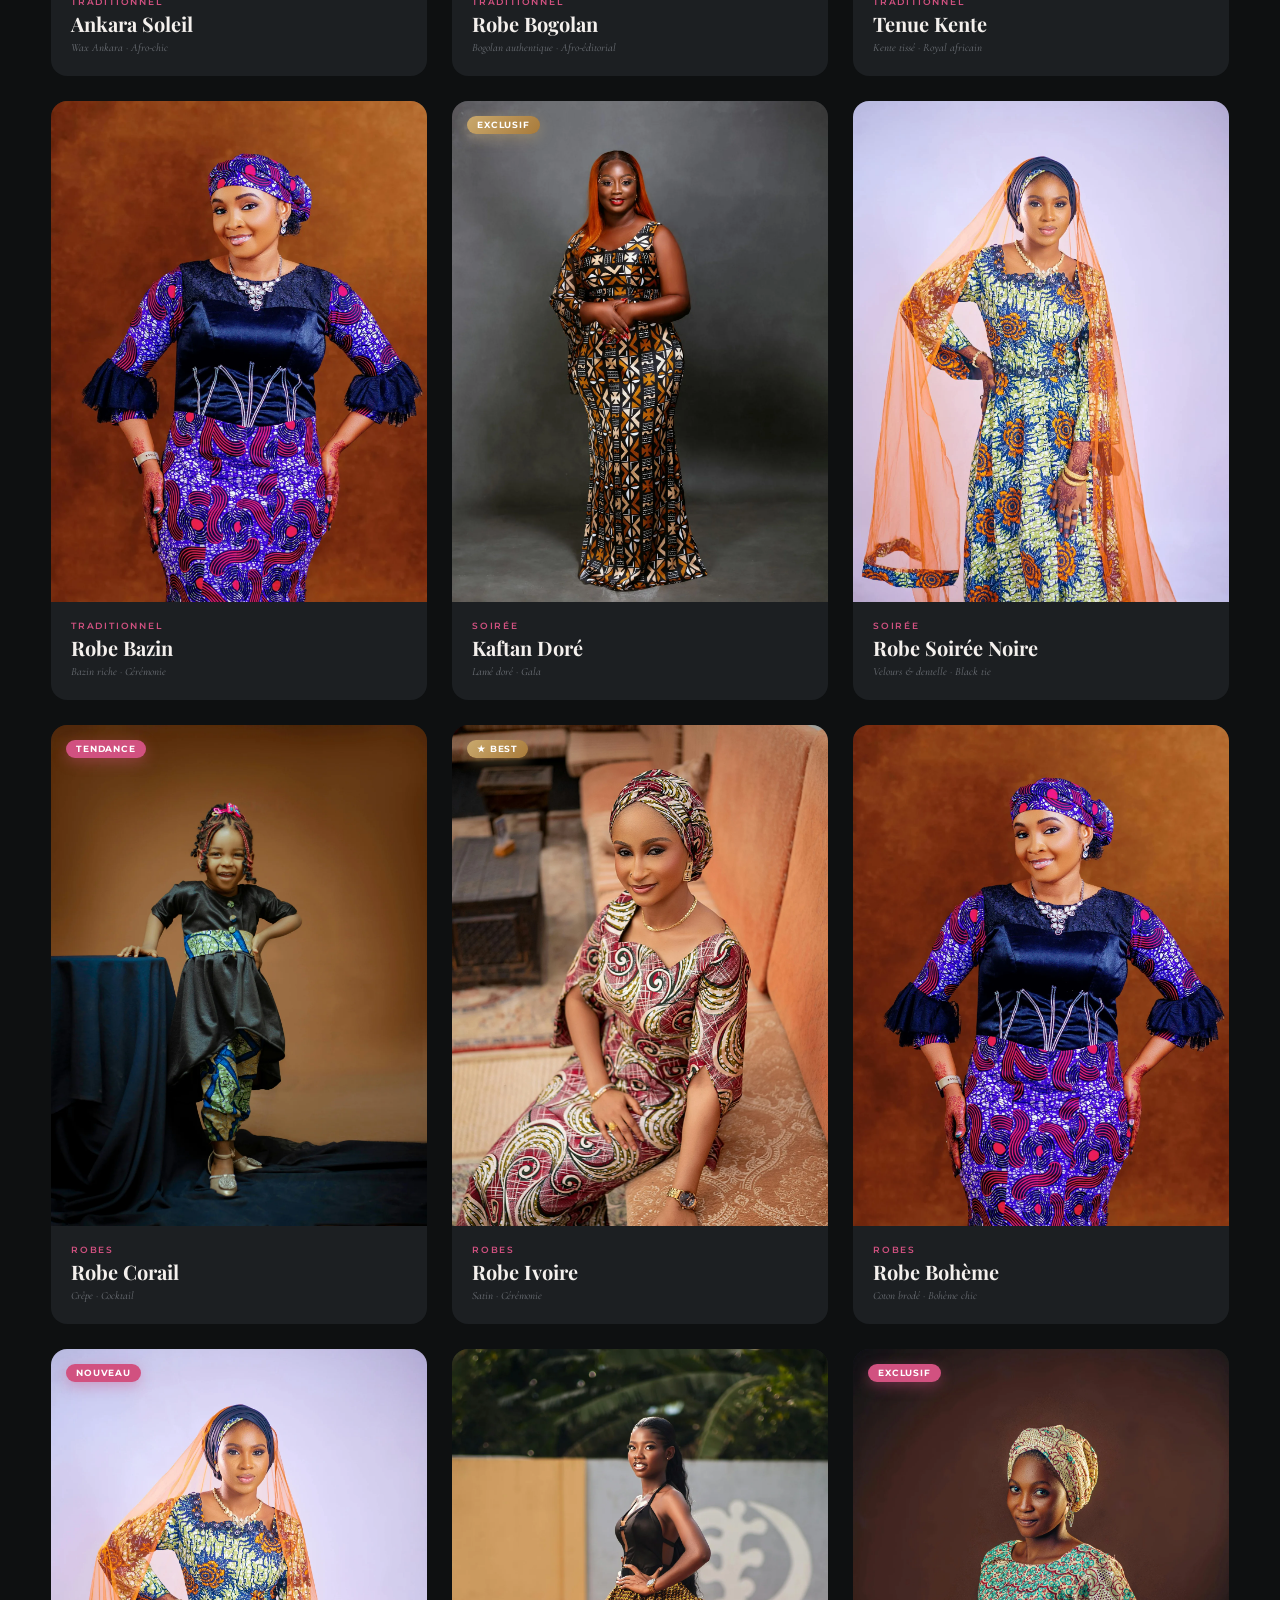
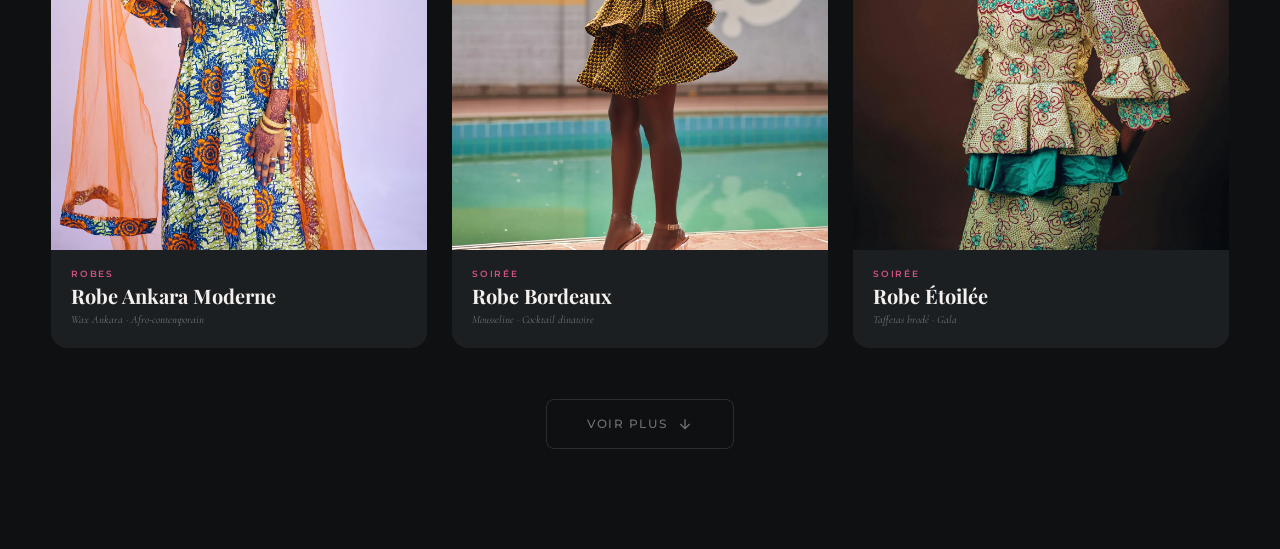
==== commit f43527e8: "message" ====
--- a/models.html
+++ b/models.html
@@ -39,13 +39,13 @@
   <div class="lh-content">
     <span class="lh-label">
       <span class="lh-dot"></span>
-      COLLECTION 2025
+      COLLECTION 
     </span>
     <h1 class="lh-title">
       <span class="lh-t1">Nos</span>
       <span class="lh-t2">Modèles</span>
     </h1>
-    <p class="lh-sub">Sélectionnez vos tenues préférées · Commandez via WhatsApp</p>
+    <p class="lh-sub">Sélectionnez vos models · Commandez via WhatsApp</p>
     <a href="#galerie" class="lh-scroll-cta">
       <span>Explorer la collection</span>
       <svg width="16" height="16" viewBox="0 0 24 24" fill="none" stroke="currentColor" stroke-width="2"><path d="M12 5v14M5 12l7 7 7-7"/></svg>
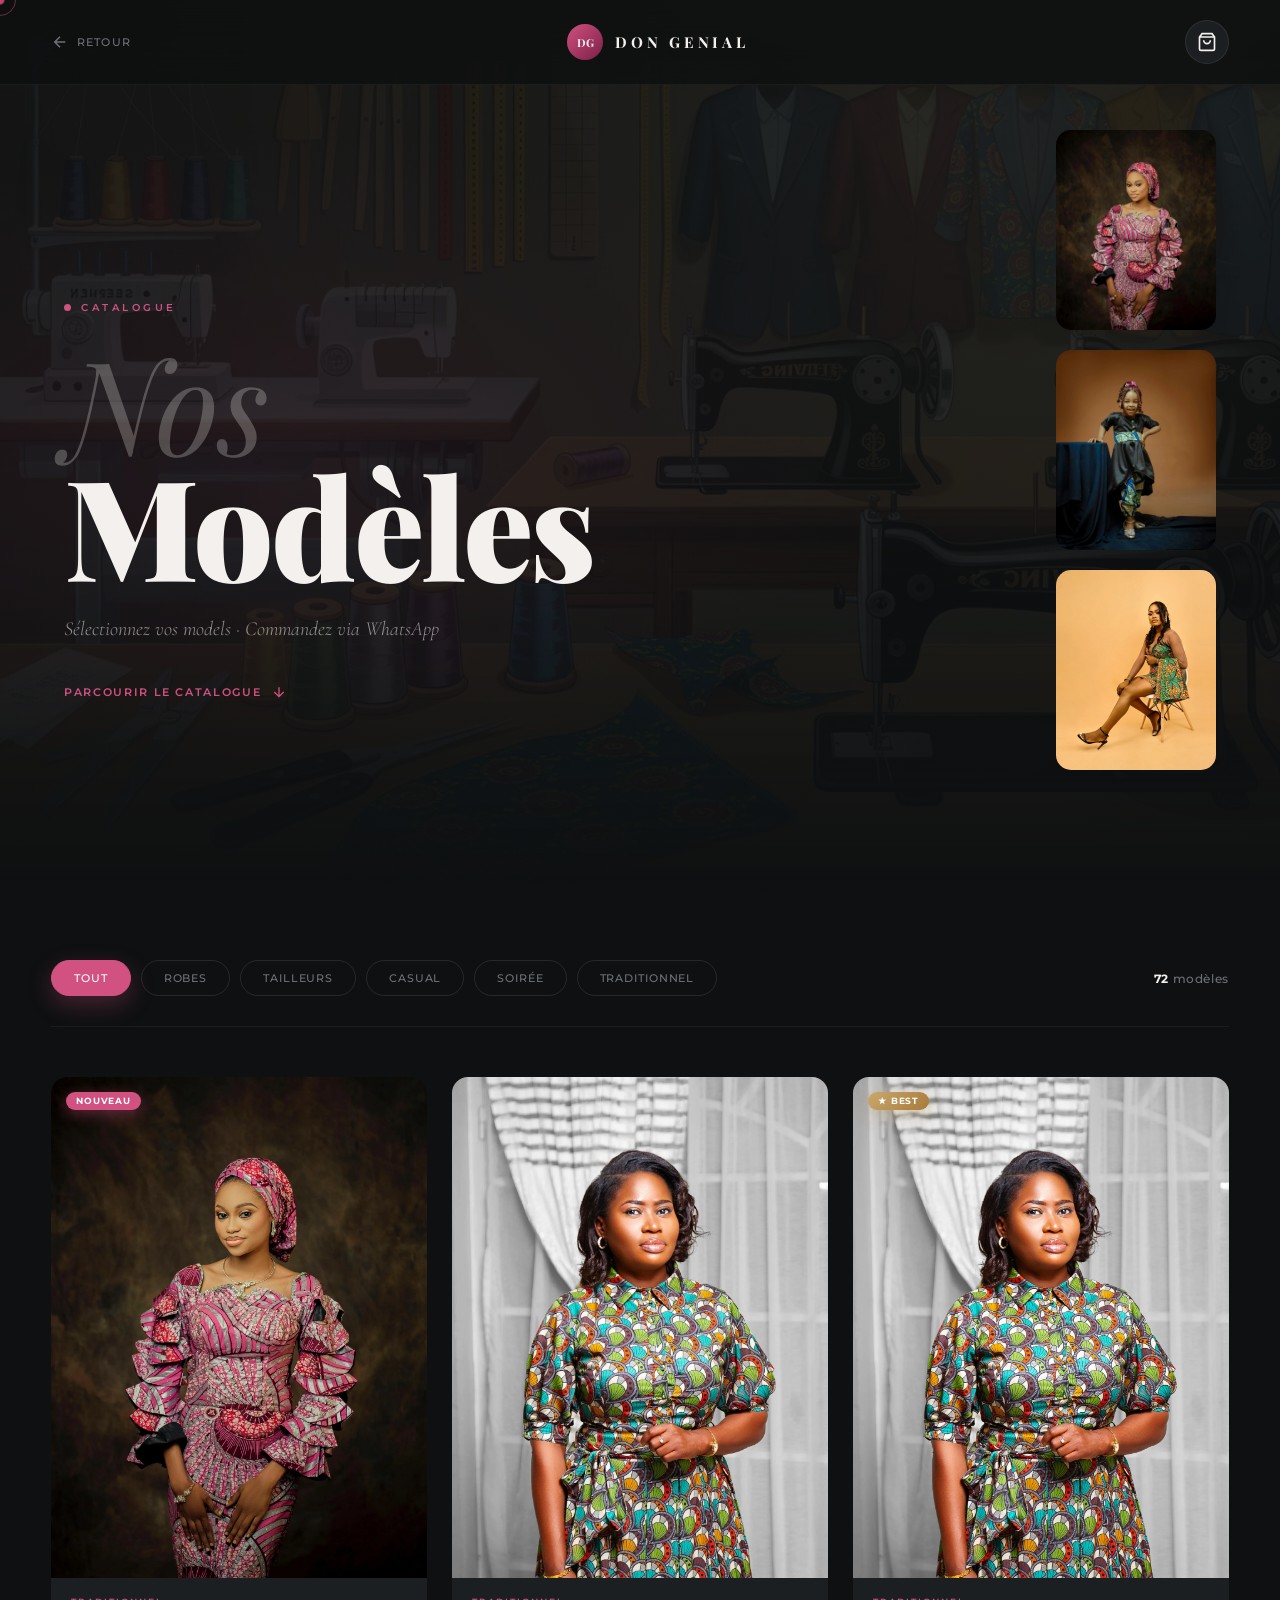
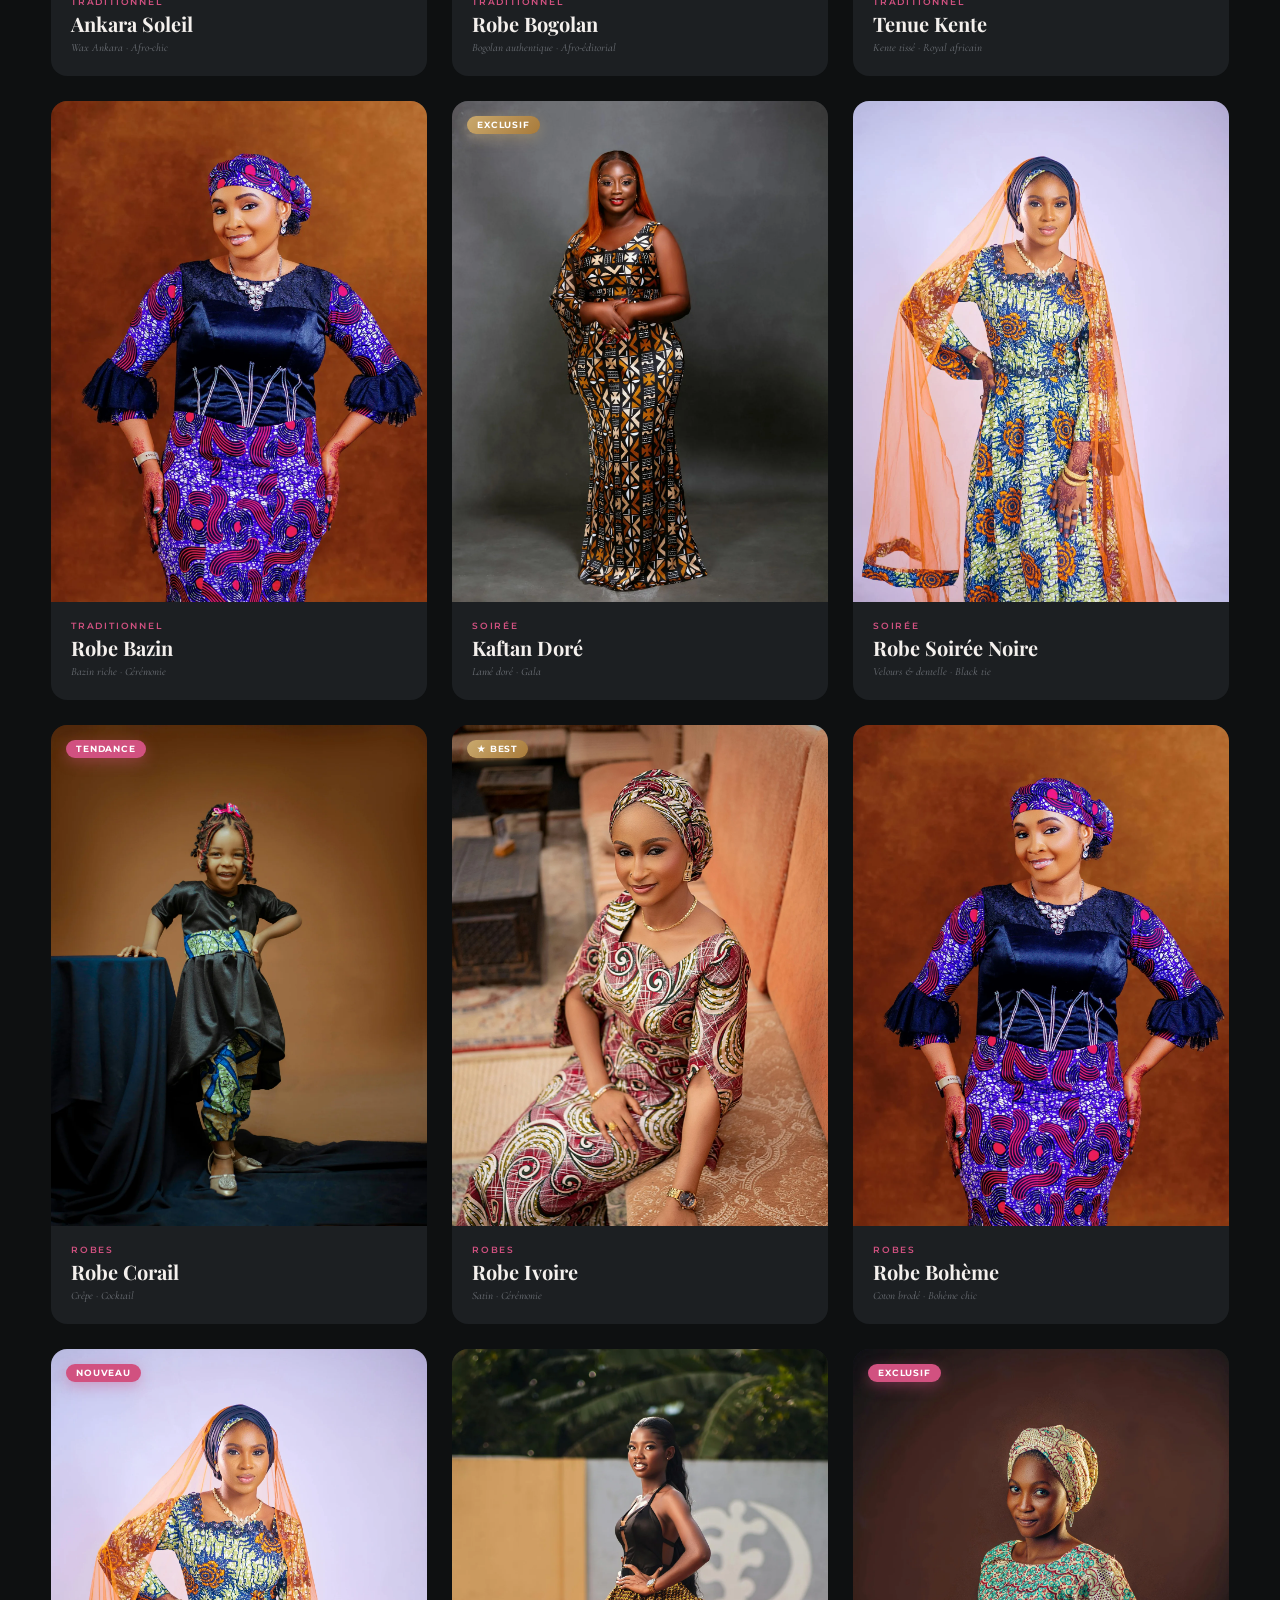
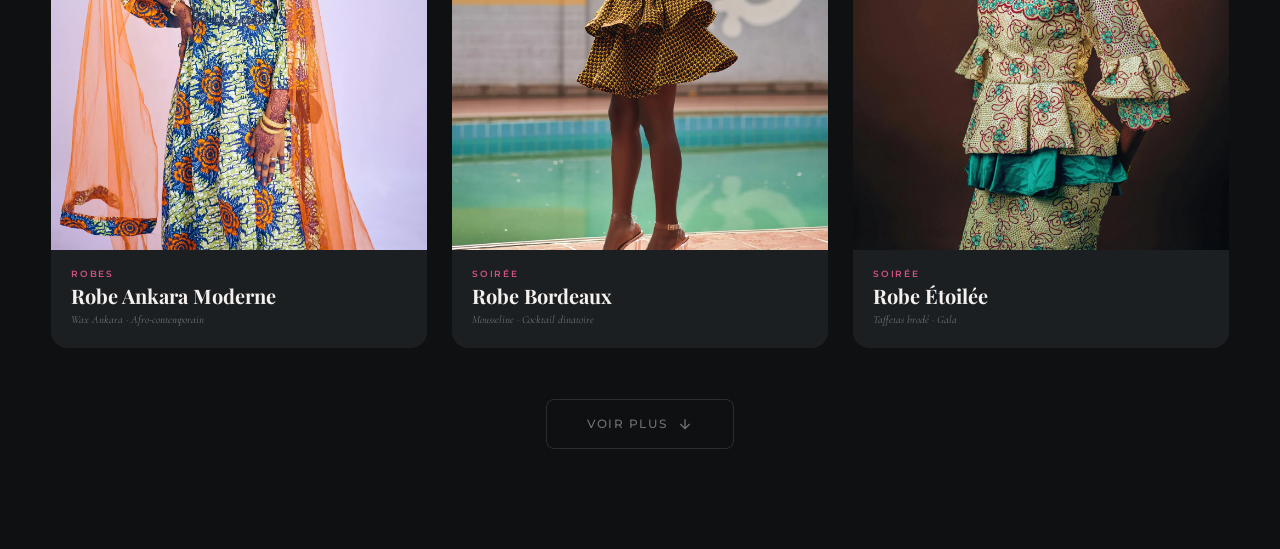
==== commit d32ff079: "presque fini" ====
--- a/models.html
+++ b/models.html
@@ -1,173 +1,294 @@
-<!DOCTYPE html>
+<!doctype html>
 <html lang="fr">
-<head>
-  <meta charset="UTF-8"/>
-  <meta name="viewport" content="width=device-width, initial-scale=1.0"/>
-  <title>Modèles — Don Génial</title>
-  <link rel="preconnect" href="https://fonts.googleapis.com">
-  <link href="https://fonts.googleapis.com/css2?family=Playfair+Display:ital,wght@0,400;0,700;0,900;1,400&family=Montserrat:wght@200;300;400;500;600;700&family=Cormorant+Garamond:ital,wght@0,300;0,400;1,300&display=swap" rel="stylesheet">
-  <link rel="stylesheet" href="css/models.css"/>
-</head>
-<body>
-
-<!-- CURSOR -->
-<div class="cursor" id="cursor"></div>
-<div class="cursor-follower" id="cursorFollower"></div>
-
-<!-- NAVBAR -->
-<nav class="navbar" id="navbar">
-  <a href="index.html" class="nav-back">
-    <svg width="18" height="18" viewBox="0 0 24 24" fill="none" stroke="currentColor" stroke-width="2"><path d="M19 12H5M12 19l-7-7 7-7"/></svg>
-    <span>Retour</span>
-  </a>
-  <div class="nav-logo">
-    <div class="logo-circle"><span>DG</span></div>
-    <span class="logo-text">DON GENIAL</span>
-  </div>
-  <button class="cart-btn" id="cartBtn">
-    <svg width="20" height="20" viewBox="0 0 24 24" fill="none" stroke="currentColor" stroke-width="2"><path d="M6 2L3 6v14a2 2 0 002 2h14a2 2 0 002-2V6l-3-4zM3 6h18M16 10a4 4 0 01-8 0"/></svg>
-    <span class="cart-count" id="cartCount">0</span>
-  </button>
-</nav>
-
-<!-- HERO LOOKBOOK -->
-<section class="lookbook-hero" style="">
-  <div class="lh-bg">
-    <div class="lh-grain"></div>
-    <div class="lh-gradient"></div>
-  </div>
-  <div class="lh-content">
-    <span class="lh-label">
-      <span class="lh-dot"></span>
-      COLLECTION 
-    </span>
-    <h1 class="lh-title">
-      <span class="lh-t1">Nos</span>
-      <span class="lh-t2">Modèles</span>
-    </h1>
-    <p class="lh-sub">Sélectionnez vos models · Commandez via WhatsApp</p>
-    <a href="#galerie" class="lh-scroll-cta">
-      <span>Explorer la collection</span>
-      <svg width="16" height="16" viewBox="0 0 24 24" fill="none" stroke="currentColor" stroke-width="2"><path d="M12 5v14M5 12l7 7 7-7"/></svg>
-    </a>
-  </div>
-  <!-- Cinematic floating cards preview -->
-  <div class="lh-floaters">
-    <div class="lh-float lh-float--1" data-id="1"></div>
-    <div class="lh-float lh-float--2" data-id="7"></div>
-    <div class="lh-float lh-float--3" data-id="13"></div>
-  </div>
-</section>
-
-<!-- FILTERS + GALLERY -->
-<section class="galerie" id="galerie">
-  <div class="galerie-header">
-    <div class="filters" id="filters">
-      <button class="filter-btn active" data-filter="all">Tout</button>
-      <button class="filter-btn" data-filter="robe">Robes</button>
-      <button class="filter-btn" data-filter="tailleur">Tailleurs</button>
-      <button class="filter-btn" data-filter="casual">Casual</button>
-      <button class="filter-btn" data-filter="soiree">Soirée</button>
-      <button class="filter-btn" data-filter="traditionnel">Traditionnel</button>
+  <head>
+    <meta charset="UTF-8" />
+    <meta name="viewport" content="width=device-width, initial-scale=1.0" />
+    <title>Modèles — Don Génial</title>
+    <link rel="icon" type="image/png" href="./images/favicon.png" />
+    <link rel="preconnect" href="https://fonts.googleapis.com" />
+    <link
+      href="https://fonts.googleapis.com/css2?family=Playfair+Display:ital,wght@0,400;0,700;0,900;1,400&family=Montserrat:wght@200;300;400;500;600;700&family=Cormorant+Garamond:ital,wght@0,300;0,400;1,300&display=swap"
+      rel="stylesheet"
+    />
+    <link rel="stylesheet" href="css/models.css" />
+  </head>
+  <body>
+    <!-- CURSOR -->
+    <div class="cursor" id="cursor"></div>
+    <div class="cursor-follower" id="cursorFollower"></div>
+
+    <!-- NAVBAR -->
+    <nav class="navbar" id="navbar">
+      <a href="index.html" class="nav-back">
+        <svg
+          width="18"
+          height="18"
+          viewBox="0 0 24 24"
+          fill="none"
+          stroke="currentColor"
+          stroke-width="2"
+        >
+          <path d="M19 12H5M12 19l-7-7 7-7" />
+        </svg>
+        <span>Retour</span>
+      </a>
+      <div class="nav-logo">
+        <div class="logo-circle"><span>DG</span></div>
+        <span class="logo-text">DON GENIAL</span>
+      </div>
+      <button class="cart-btn" id="cartBtn">
+        <svg
+          width="20"
+          height="20"
+          viewBox="0 0 24 24"
+          fill="none"
+          stroke="currentColor"
+          stroke-width="2"
+        >
+          <path
+            d="M6 2L3 6v14a2 2 0 002 2h14a2 2 0 002-2V6l-3-4zM3 6h18M16 10a4 4 0 01-8 0"
+          />
+        </svg>
+        <span class="cart-count" id="cartCount">0</span>
+      </button>
+    </nav>
+
+    <!-- HERO LOOKBOOK -->
+    <section class="lookbook-hero" style="">
+      <div class="lh-bg">
+        <div class="lh-grain"></div>
+        <div class="lh-gradient"></div>
+      </div>
+      <div class="lh-content">
+        <span class="lh-label">
+          <span class="lh-dot"></span>
+          CATALOGUE
+        </span>
+        <h1 class="lh-title">
+          <span class="lh-t1">Nos</span>
+          <span class="lh-t2">Modèles</span>
+        </h1>
+        <p class="lh-sub">Sélectionnez vos models · Commandez via WhatsApp</p>
+        <a href="#galerie" class="lh-scroll-cta">
+          <span>Parcourir le catalogue</span>
+          <svg
+            width="16"
+            height="16"
+            viewBox="0 0 24 24"
+            fill="none"
+            stroke="currentColor"
+            stroke-width="2"
+          >
+            <path d="M12 5v14M5 12l7 7 7-7" />
+          </svg>
+        </a>
+      </div>
+      <!-- Cinematic floating cards preview -->
+      <div class="lh-floaters">
+        <div class="lh-float lh-float--1" data-id="1"></div>
+        <div class="lh-float lh-float--2" data-id="7"></div>
+        <div class="lh-float lh-float--3" data-id="13"></div>
+      </div>
+    </section>
+
+    <!-- FILTERS + GALLERY -->
+    <section class="galerie" id="galerie">
+      <div class="galerie-header">
+        <div class="filters" id="filters">
+          <button class="filter-btn active" data-filter="all">Tout</button>
+          <button class="filter-btn" data-filter="robe">Robes</button>
+          <button class="filter-btn" data-filter="tailleur">Tailleurs</button>
+          <button class="filter-btn" data-filter="casual">Casual</button>
+          <button class="filter-btn" data-filter="soiree">Soirée</button>
+          <button class="filter-btn" data-filter="traditionnel">
+            Traditionnel
+          </button>
+        </div>
+        <div class="galerie-count">
+          <span id="visibleCount">42</span> modèles
+        </div>
+      </div>
+
+      <div class="models-grid" id="modelsGrid">
+        <!-- injected by JS -->
+      </div>
+
+      <div class="load-more-wrap">
+        <button class="load-more-btn" id="loadMoreBtn">
+          <span>Voir plus</span>
+          <svg
+            width="16"
+            height="16"
+            viewBox="0 0 24 24"
+            fill="none"
+            stroke="currentColor"
+            stroke-width="2"
+          >
+            <path d="M12 5v14M5 12l7 7 7-7" />
+          </svg>
+        </button>
+      </div>
+    </section>
+
+    <!-- CART SIDEBAR -->
+    <div class="cart-overlay" id="cartOverlay"></div>
+    <aside class="cart-sidebar" id="cartSidebar">
+      <div class="cart-header">
+        <div>
+          <h3 class="cart-title">Mon Panier</h3>
+          <p class="cart-subtitle" id="cartSubtitle">0 modèle sélectionné</p>
+        </div>
+        <button class="cart-close-btn" id="cartClose">
+          <svg
+            width="20"
+            height="20"
+            viewBox="0 0 24 24"
+            fill="none"
+            stroke="currentColor"
+            stroke-width="2"
+          >
+            <path d="M18 6L6 18M6 6l12 12" />
+          </svg>
+        </button>
+      </div>
+      <div class="cart-items" id="cartItems">
+        <div class="cart-empty" id="cartEmpty">
+          <div class="cart-empty-icon">
+            <svg
+              width="40"
+              height="40"
+              viewBox="0 0 24 24"
+              fill="none"
+              stroke="currentColor"
+              stroke-width="1.5"
+            >
+              <path
+                d="M6 2L3 6v14a2 2 0 002 2h14a2 2 0 002-2V6l-3-4zM3 6h18M16 10a4 4 0 01-8 0"
+              />
+            </svg>
+          </div>
+          <p>Votre panier est vide</p>
+          <span>Ajoutez des modèles pour commander</span>
+        </div>
+      </div>
+      <div class="cart-footer" id="cartFooter" style="display: none">
+        <div class="cart-total">
+          <span>Total sélectionné</span>
+          <span id="cartTotalCount">0 modèles</span>
+        </div>
+        <button class="cart-order-btn" id="orderBtn">
+          <svg
+            width="20"
+            height="20"
+            viewBox="0 0 24 24"
+            fill="none"
+            stroke="currentColor"
+            stroke-width="2"
+          >
+            <path
+              d="M22 16.92v3a2 2 0 01-2.18 2 19.79 19.79 0 01-8.63-3.07A19.5 19.5 0 013.07 9.82a19.79 19.79 0 01-3.07-8.67A2 2 0 012 1h3a2 2 0 012 1.72c.127.96.361 1.903.7 2.81a2 2 0 01-.45 2.11L6.09 8.91a16 16 0 006 6l1.27-1.27a2 2 0 012.11-.45c.907.339 1.85.573 2.81.7A2 2 0 0122 16.92z"
+            />
+          </svg>
+          Commander via WhatsApp
+        </button>
+        <p class="cart-order-note">
+          Vous serez redirigé(e) vers WhatsApp avec votre sélection
+        </p>
+      </div>
+    </aside>
+
+    <!-- MODEL LIGHTBOX -->
+    <div class="lightbox-overlay" id="lightboxOverlay">
+      <button class="lb-close" id="lbClose">
+        <svg
+          width="24"
+          height="24"
+          viewBox="0 0 24 24"
+          fill="none"
+          stroke="currentColor"
+          stroke-width="2"
+        >
+          <path d="M18 6L6 18M6 6l12 12" />
+        </svg>
+      </button>
+      <button class="lb-prev" id="lbPrev">
+        <svg
+          width="24"
+          height="24"
+          viewBox="0 0 24 24"
+          fill="none"
+          stroke="currentColor"
+          stroke-width="2"
+        >
+          <path d="M15 18l-6-6 6-6" />
+        </svg>
+      </button>
+      <button class="lb-next" id="lbNext">
+        <svg
+          width="24"
+          height="24"
+          viewBox="0 0 24 24"
+          fill="none"
+          stroke="currentColor"
+          stroke-width="2"
+        >
+          <path d="M9 18l6-6-6-6" />
+        </svg>
+      </button>
+      <div class="lb-content">
+        <div class="lb-img-wrap">
+          <div class="lb-img" id="lbImg"></div>
+        </div>
+        <div class="lb-info">
+          <span class="lb-tag" id="lbTag"></span>
+          <h2 class="lb-title" id="lbTitle"></h2>
+          <p class="lb-desc" id="lbDesc"></p>
+          <div class="lb-meta">
+            <div class="lb-meta-item">
+              <span class="lb-meta-label">Matière</span>
+              <span class="lb-meta-val" id="lbMat"></span>
+            </div>
+            <div class="lb-meta-item">
+              <span class="lb-meta-label">Style</span>
+              <span class="lb-meta-val" id="lbStyle"></span>
+            </div>
+            <div class="lb-meta-item">
+              <span class="lb-meta-label">Taille</span>
+              <span class="lb-meta-val">S · M · L · XL</span>
+            </div>
+          </div>
+          <button class="lb-add-btn" id="lbAddBtn">
+            <svg
+              width="18"
+              height="18"
+              viewBox="0 0 24 24"
+              fill="none"
+              stroke="currentColor"
+              stroke-width="2"
+            >
+              <path d="M12 5v14M5 12h14" />
+            </svg>
+            Ajouter au panier
+          </button>
+        </div>
+      </div>
     </div>
-    <div class="galerie-count">
-      <span id="visibleCount">42</span> modèles
+
+    <!-- TOAST -->
+    <div class="toast" id="toast">
+      <svg
+        width="16"
+        height="16"
+        viewBox="0 0 24 24"
+        fill="none"
+        stroke="currentColor"
+        stroke-width="2.5"
+      >
+        <path d="M20 6L9 17l-5-5" />
+      </svg>
+      <span id="toastMsg">Modèle ajouté au panier</span>
     </div>
-  </div>
-
-  <div class="models-grid" id="modelsGrid">
-    <!-- injected by JS -->
-  </div>
-
-  <div class="load-more-wrap">
-    <button class="load-more-btn" id="loadMoreBtn">
-      <span>Voir plus</span>
-      <svg width="16" height="16" viewBox="0 0 24 24" fill="none" stroke="currentColor" stroke-width="2"><path d="M12 5v14M5 12l7 7 7-7"/></svg>
-    </button>
-  </div>
-</section>
-
-<!-- CART SIDEBAR -->
-<div class="cart-overlay" id="cartOverlay"></div>
-<aside class="cart-sidebar" id="cartSidebar">
-  <div class="cart-header">
-    <div>
-      <h3 class="cart-title">Mon Panier</h3>
-      <p class="cart-subtitle" id="cartSubtitle">0 modèle sélectionné</p>
-    </div>
-    <button class="cart-close-btn" id="cartClose">
-      <svg width="20" height="20" viewBox="0 0 24 24" fill="none" stroke="currentColor" stroke-width="2"><path d="M18 6L6 18M6 6l12 12"/></svg>
-    </button>
-  </div>
-  <div class="cart-items" id="cartItems">
-    <div class="cart-empty" id="cartEmpty">
-      <div class="cart-empty-icon">
-        <svg width="40" height="40" viewBox="0 0 24 24" fill="none" stroke="currentColor" stroke-width="1.5"><path d="M6 2L3 6v14a2 2 0 002 2h14a2 2 0 002-2V6l-3-4zM3 6h18M16 10a4 4 0 01-8 0"/></svg>
-      </div>
-      <p>Votre panier est vide</p>
-      <span>Ajoutez des modèles pour commander</span>
-    </div>
-  </div>
-  <div class="cart-footer" id="cartFooter" style="display:none">
-    <div class="cart-total">
-      <span>Total sélectionné</span>
-      <span id="cartTotalCount">0 modèles</span>
-    </div>
-    <button class="cart-order-btn" id="orderBtn">
-      <svg width="20" height="20" viewBox="0 0 24 24" fill="none" stroke="currentColor" stroke-width="2"><path d="M22 16.92v3a2 2 0 01-2.18 2 19.79 19.79 0 01-8.63-3.07A19.5 19.5 0 013.07 9.82a19.79 19.79 0 01-3.07-8.67A2 2 0 012 1h3a2 2 0 012 1.72c.127.96.361 1.903.7 2.81a2 2 0 01-.45 2.11L6.09 8.91a16 16 0 006 6l1.27-1.27a2 2 0 012.11-.45c.907.339 1.85.573 2.81.7A2 2 0 0122 16.92z"/></svg>
-      Commander via WhatsApp
-    </button>
-    <p class="cart-order-note">Vous serez redirigé(e) vers WhatsApp avec votre sélection</p>
-  </div>
-</aside>
-
-<!-- MODEL LIGHTBOX -->
-<div class="lightbox-overlay" id="lightboxOverlay">
-  <button class="lb-close" id="lbClose">
-    <svg width="24" height="24" viewBox="0 0 24 24" fill="none" stroke="currentColor" stroke-width="2"><path d="M18 6L6 18M6 6l12 12"/></svg>
-  </button>
-  <button class="lb-prev" id="lbPrev">
-    <svg width="24" height="24" viewBox="0 0 24 24" fill="none" stroke="currentColor" stroke-width="2"><path d="M15 18l-6-6 6-6"/></svg>
-  </button>
-  <button class="lb-next" id="lbNext">
-    <svg width="24" height="24" viewBox="0 0 24 24" fill="none" stroke="currentColor" stroke-width="2"><path d="M9 18l6-6-6-6"/></svg>
-  </button>
-  <div class="lb-content">
-    <div class="lb-img-wrap">
-      <div class="lb-img" id="lbImg"></div>
-    </div>
-    <div class="lb-info">
-      <span class="lb-tag" id="lbTag"></span>
-      <h2 class="lb-title" id="lbTitle"></h2>
-      <p class="lb-desc" id="lbDesc"></p>
-      <div class="lb-meta">
-        <div class="lb-meta-item">
-          <span class="lb-meta-label">Matière</span>
-          <span class="lb-meta-val" id="lbMat"></span>
-        </div>
-        <div class="lb-meta-item">
-          <span class="lb-meta-label">Style</span>
-          <span class="lb-meta-val" id="lbStyle"></span>
-        </div>
-        <div class="lb-meta-item">
-          <span class="lb-meta-label">Taille</span>
-          <span class="lb-meta-val">S · M · L · XL</span>
-        </div>
-      </div>
-      <button class="lb-add-btn" id="lbAddBtn">
-        <svg width="18" height="18" viewBox="0 0 24 24" fill="none" stroke="currentColor" stroke-width="2"><path d="M12 5v14M5 12h14"/></svg>
-        Ajouter au panier
-      </button>
-    </div>
-  </div>
-</div>
-
-<!-- TOAST -->
-<div class="toast" id="toast">
-  <svg width="16" height="16" viewBox="0 0 24 24" fill="none" stroke="currentColor" stroke-width="2.5"><path d="M20 6L9 17l-5-5"/></svg>
-  <span id="toastMsg">Modèle ajouté au panier</span>
-</div>
-
-<script src="js/models.js"></script>
-</body>
+
+    <script src="js/models.js"></script>
+  </body>
 </html>
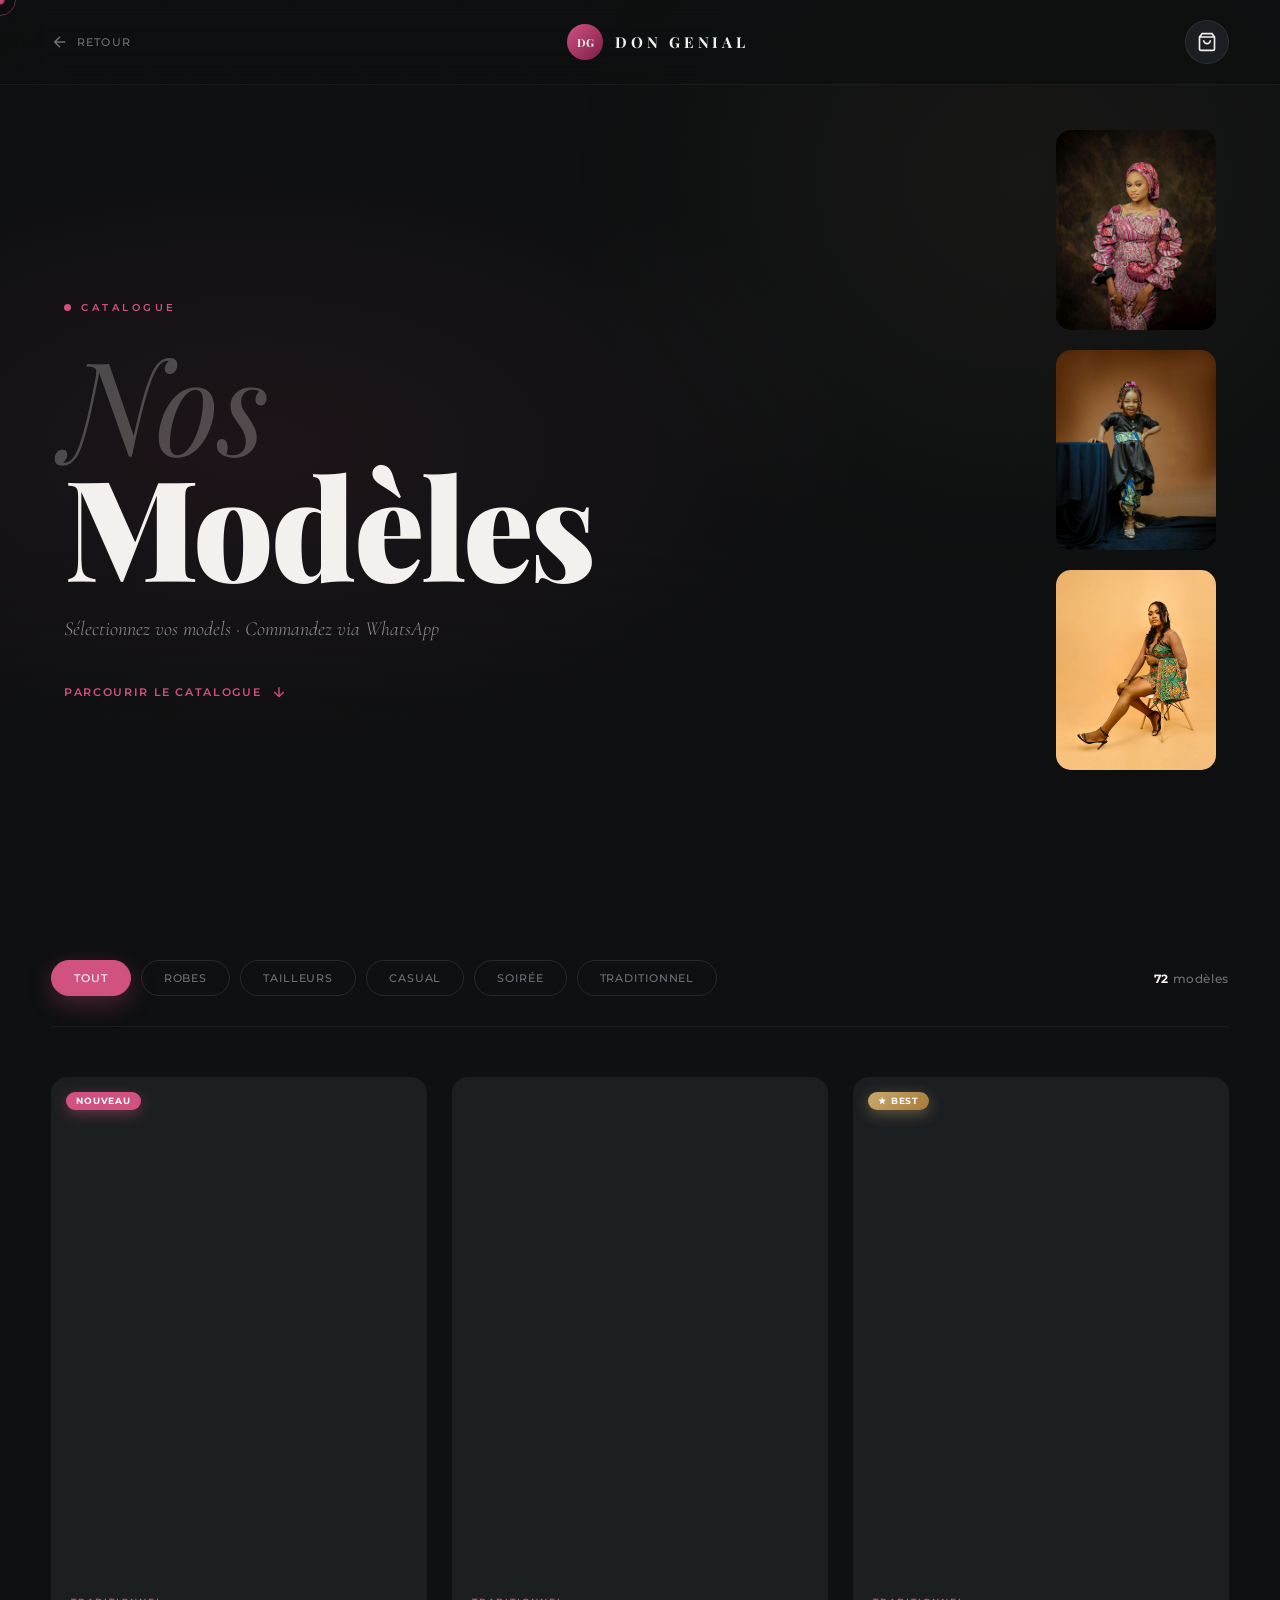
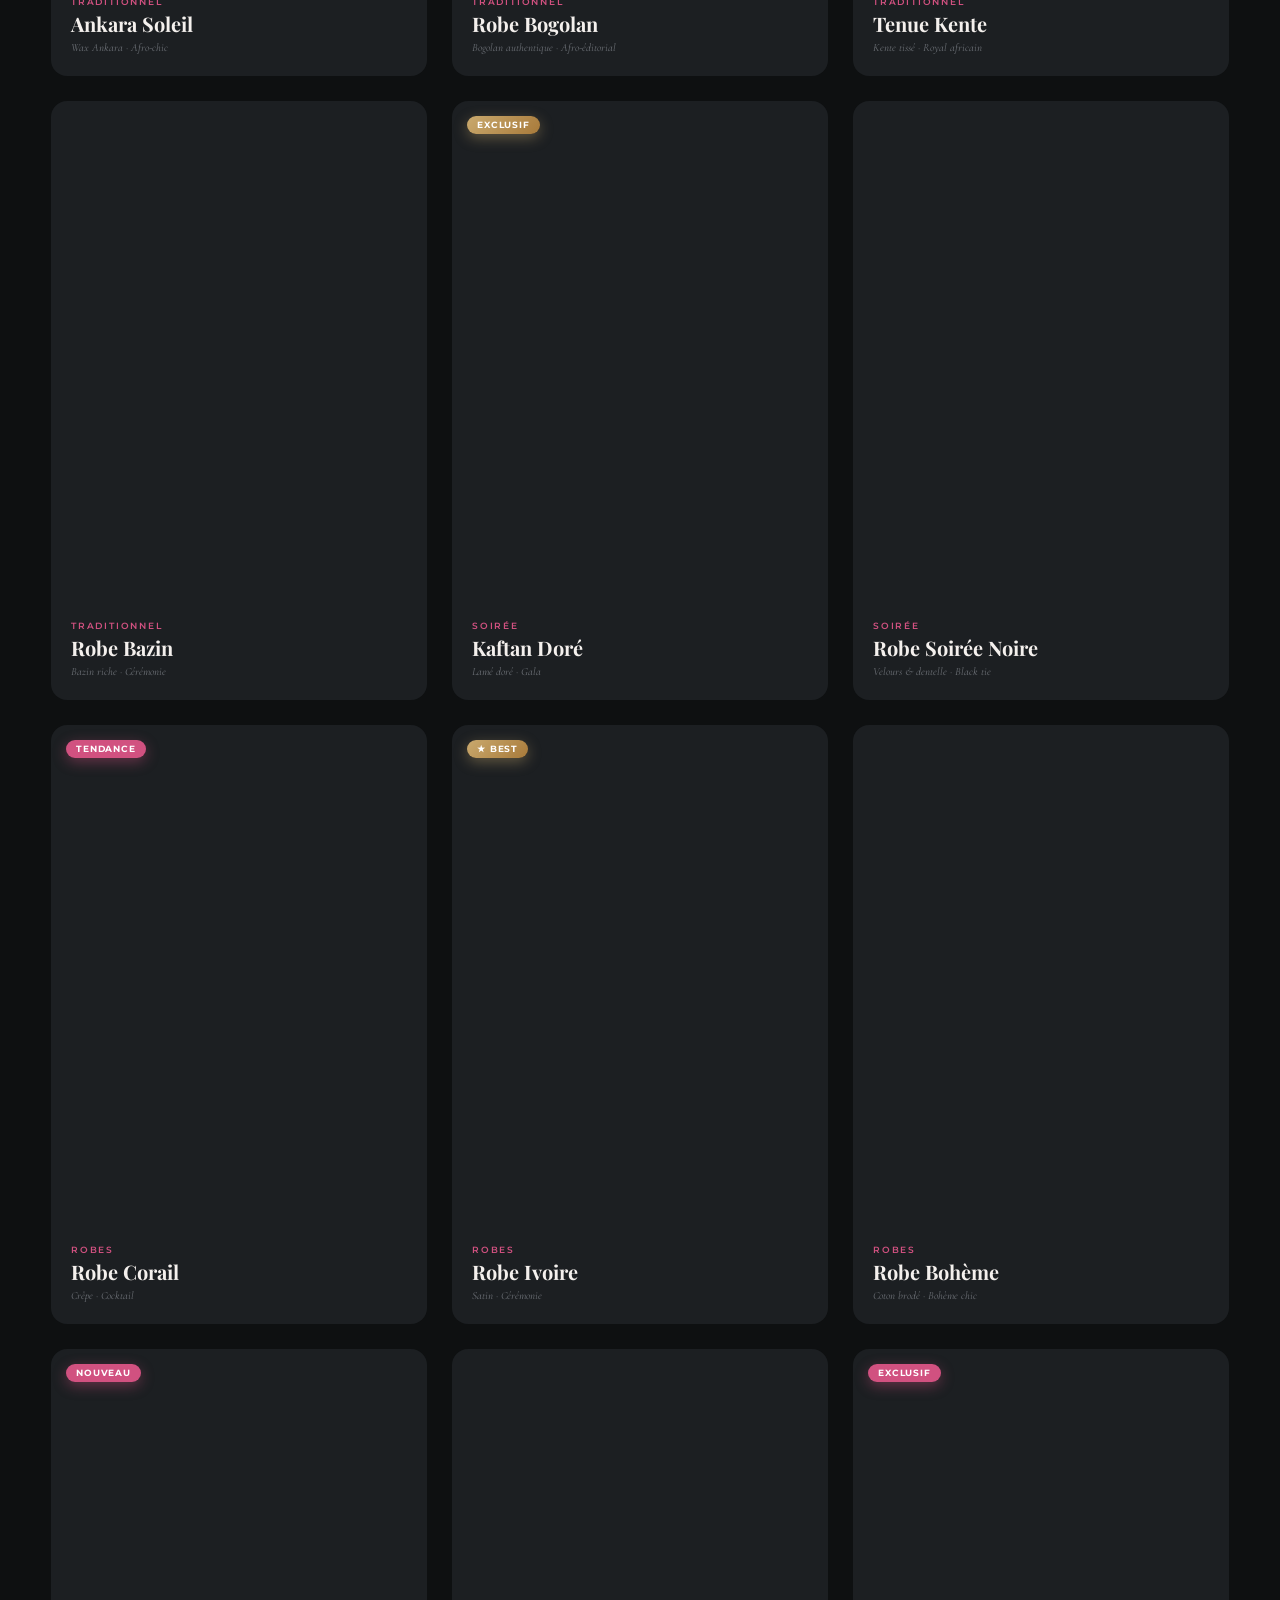
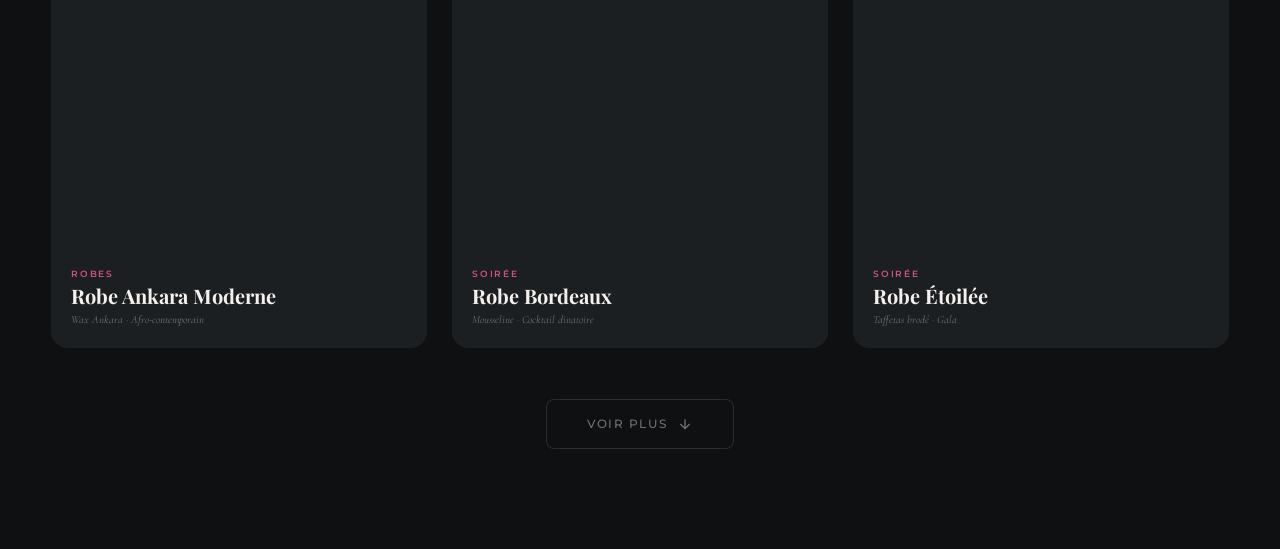
==== commit 836db03b: "deploiement sur google" ====
--- a/models.html
+++ b/models.html
@@ -1,17 +1,22 @@
 <!doctype html>
 <html lang="fr">
   <head>
-    <meta charset="UTF-8" />
-    <meta name="viewport" content="width=device-width, initial-scale=1.0" />
-    <title>Modèles — Don Génial</title>
-    <link rel="icon" type="image/png" href="./images/favicon.png" />
-    <link rel="preconnect" href="https://fonts.googleapis.com" />
-    <link
-      href="https://fonts.googleapis.com/css2?family=Playfair+Display:ital,wght@0,400;0,700;0,900;1,400&family=Montserrat:wght@200;300;400;500;600;700&family=Cormorant+Garamond:ital,wght@0,300;0,400;1,300&display=swap"
-      rel="stylesheet"
-    />
-    <link rel="stylesheet" href="css/models.css" />
-  </head>
+  <meta charset="UTF-8" />
+  <meta name="viewport" content="width=device-width, initial-scale=1.0" />
+  <title>Catalogue — 90+ Modèles de Mode Africaine | Don Génial Cotonou</title>
+  <meta name="description" content="Parcourez le catalogue Don Génial : robes wax, tailleurs africains, boubous, kaftans, tenues de soirée. 90+ modèles sur-mesure. Commandez via WhatsApp depuis Cotonou." />
+  <meta name="robots" content="index, follow" />
+  <link rel="canonical" href="https://margueriteoke-don-genial-officiel.netlify.app/models.html" />
+  <meta property="og:title" content="Catalogue Mode Africaine — Don Génial" />
+  <meta property="og:description" content="90+ modèles sur-mesure disponibles. Robes, tailleurs, boubous, soirée. Commandez via WhatsApp." />
+  <meta property="og:image" content="https://margueriteoke-don-genial-officiel.netlify.app/images/og-cover.jpg" />
+  <meta property="og:url" content="https://margueriteoke-don-genial-officiel.netlify.app/models.html" />
+  <link rel="icon" type="image/png" href="./images/favicon.png">
+  <link rel="preconnect" href="https://fonts.googleapis.com" />
+  <link rel="preconnect" href="https://fonts.gstatic.com" crossorigin />
+  <link href="https://fonts.googleapis.com/css2?family=Playfair+Display:ital,wght@0,400;0,700;0,900;1,400&family=Montserrat:wght@300;400;500;600;700&family=Cormorant+Garamond:ital,wght@0,300;1,300&display=swap" rel="stylesheet" />
+  <link rel="stylesheet" href="css/models.css" />
+</head>
   <body>
     <!-- CURSOR -->
     <div class="cursor" id="cursor"></div>
--- a/css/models.css
+++ b/css/models.css
@@ -130,11 +130,18 @@
   position: absolute; inset: 0;
 }
 .lh-grain {
-  position: absolute; inset: 0; z-index: 1; opacity: .09;
-  /* background-image: url("data:image/svg+xml,%3Csvg viewBox='0 0 256 256' xmlns='http://www.w3.org/2000/svg'%3E%3Cfilter id='noise'%3E%3CfeTurbulence type='fractalNoise' baseFrequency='0.9' numOctaves='4' stitchTiles='stitch'/%3E%3C/filter%3E%3Crect width='100%25' height='100%25' filter='url(%23noise)' opacity='1'/%3E%3C/svg%3E"); */
-  background-size: cover;
-    background-image: url(../images/cover2.jpg);
-
+  position: absolute; inset: 0; z-index: 1;
+  opacity: 0.06;
+  background-image: repeating-linear-gradient(
+    45deg,
+    rgba(209,81,128,0.08) 0px, rgba(209,81,128,0.08) 1px,
+    transparent 1px, transparent 30px
+  ),
+  repeating-linear-gradient(
+    -45deg,
+    rgba(201,169,110,0.05) 0px, rgba(201,169,110,0.05) 1px,
+    transparent 1px, transparent 30px
+  );
 }
 .lh-gradient {
   position: absolute; inset: 0; z-index: 2;
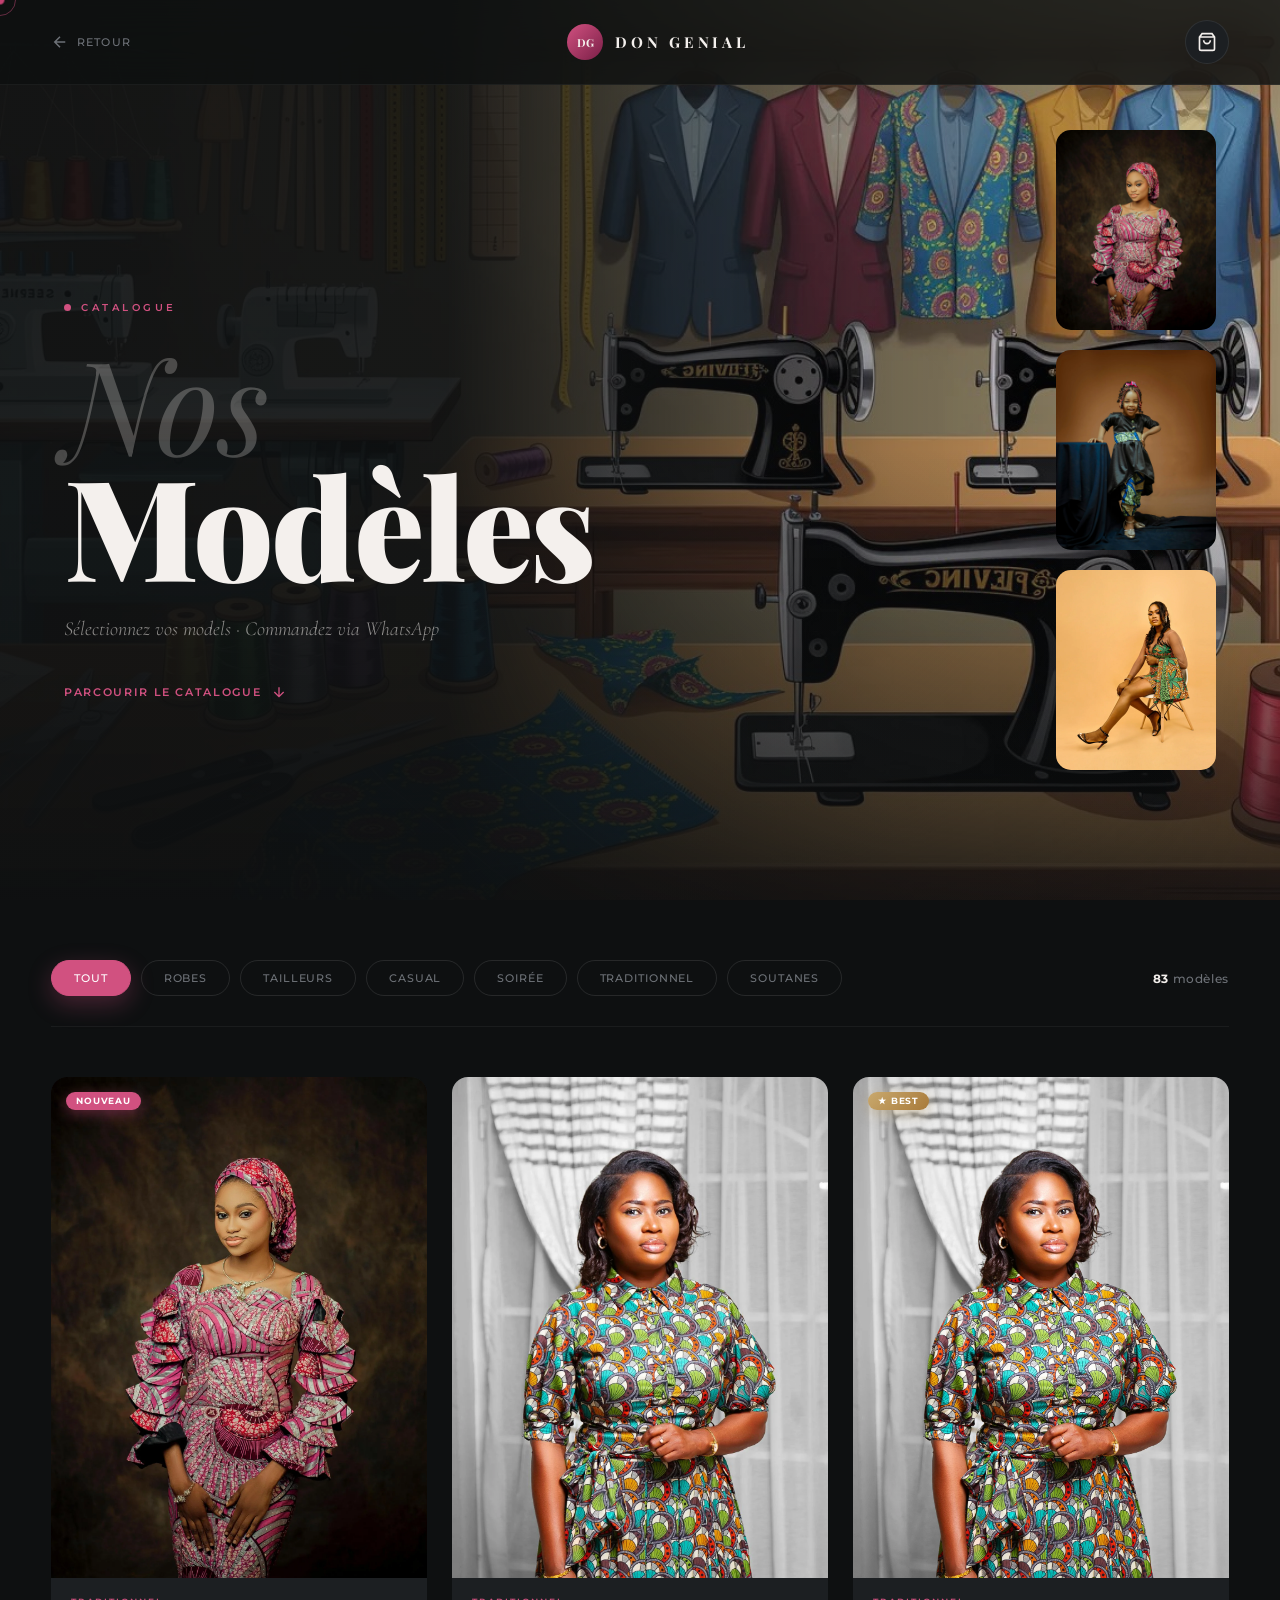
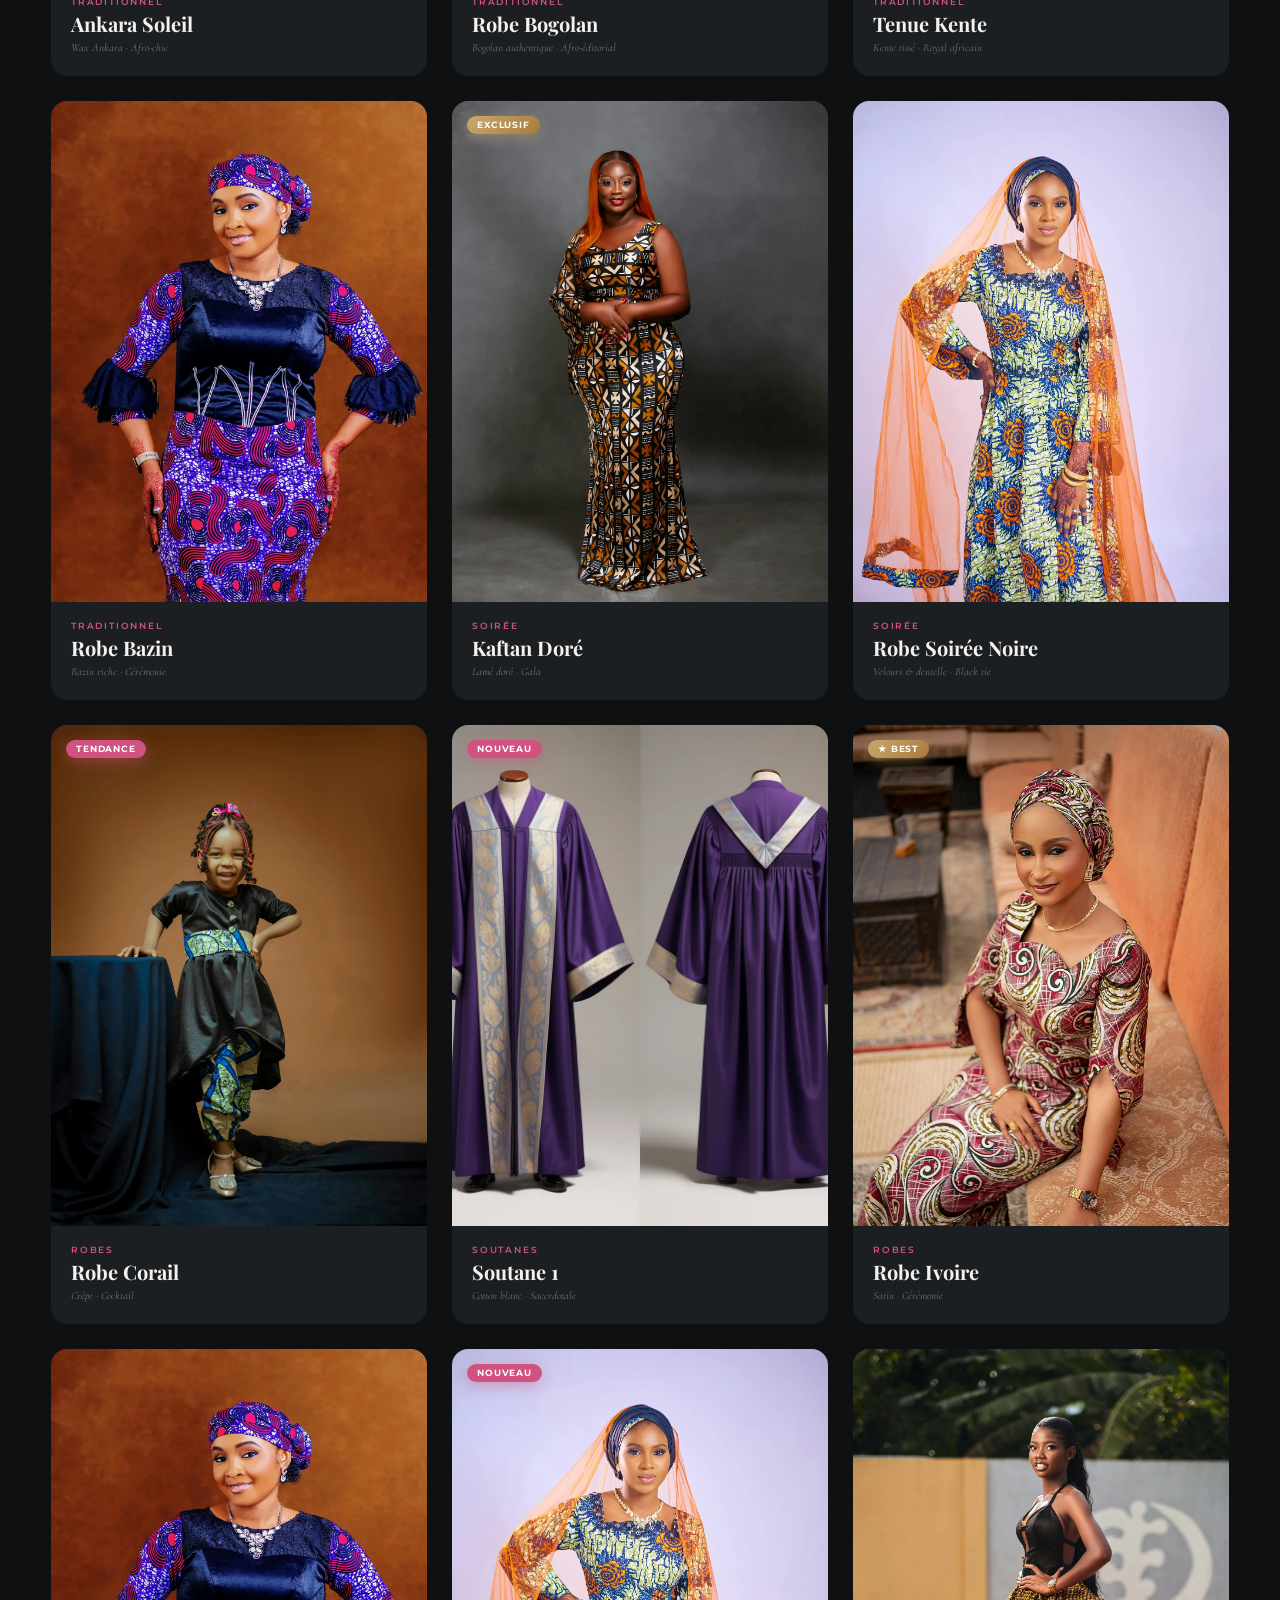
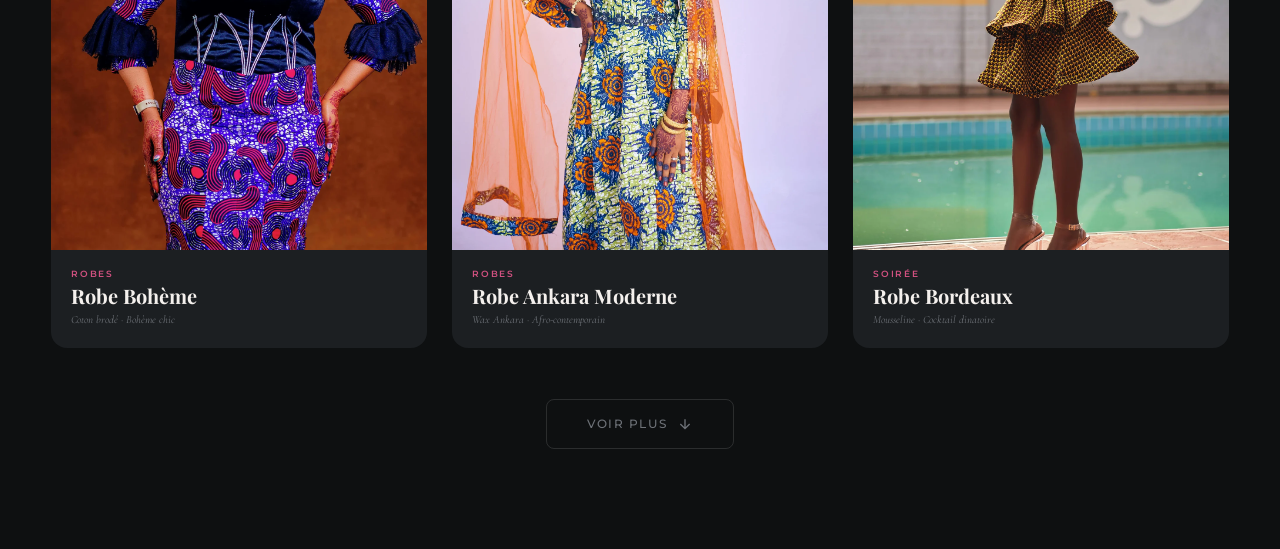
==== commit 7c58d127: "finitions suites" ====
--- a/models.html
+++ b/models.html
@@ -107,6 +107,9 @@
           <button class="filter-btn" data-filter="soiree">Soirée</button>
           <button class="filter-btn" data-filter="traditionnel">
             Traditionnel
+          </button>
+          <button class="filter-btn" data-filter="Soutanes">
+            Soutanes
           </button>
         </div>
         <div class="galerie-count">
--- a/css/models.css
+++ b/css/models.css
@@ -128,27 +128,35 @@
 }
 .lh-bg {
   position: absolute; inset: 0;
+  background-image: url('../images/cover2.jpg');
+  background-size: cover;
+  background-position: center;
+  background-repeat: no-repeat;
 }
 .lh-grain {
   position: absolute; inset: 0; z-index: 1;
-  opacity: 0.06;
+  opacity: 0.04;
   background-image: repeating-linear-gradient(
     45deg,
-    rgba(209,81,128,0.08) 0px, rgba(209,81,128,0.08) 1px,
-    transparent 1px, transparent 30px
+    rgba(209,81,128,0.12) 0px, rgba(209,81,128,0.12) 1px,
+    transparent 1px, transparent 40px
   ),
   repeating-linear-gradient(
     -45deg,
-    rgba(201,169,110,0.05) 0px, rgba(201,169,110,0.05) 1px,
-    transparent 1px, transparent 30px
+    rgba(201,169,110,0.08) 0px, rgba(201,169,110,0.08) 1px,
+    transparent 1px, transparent 40px
   );
 }
 .lh-gradient {
   position: absolute; inset: 0; z-index: 2;
   background:
-    radial-gradient(ellipse 80% 60% at 20% 50%, rgba(209,81,128,.08) 0%, transparent 60%),
-    radial-gradient(ellipse 60% 80% at 80% 20%, rgba(201,169,110,.05) 0%, transparent 60%),
-    linear-gradient(to bottom, transparent 60%, var(--dark) 100%);
+    linear-gradient(
+      to right,
+      rgba(14,16,17,0.92) 35%,
+      rgba(14,16,17,0.3) 70%,
+      transparent
+    ),
+    linear-gradient(to top, rgba(14,16,17,0.85) 0%, transparent 50%);
 }
 .lh-content {
   position: relative; z-index: 10;
